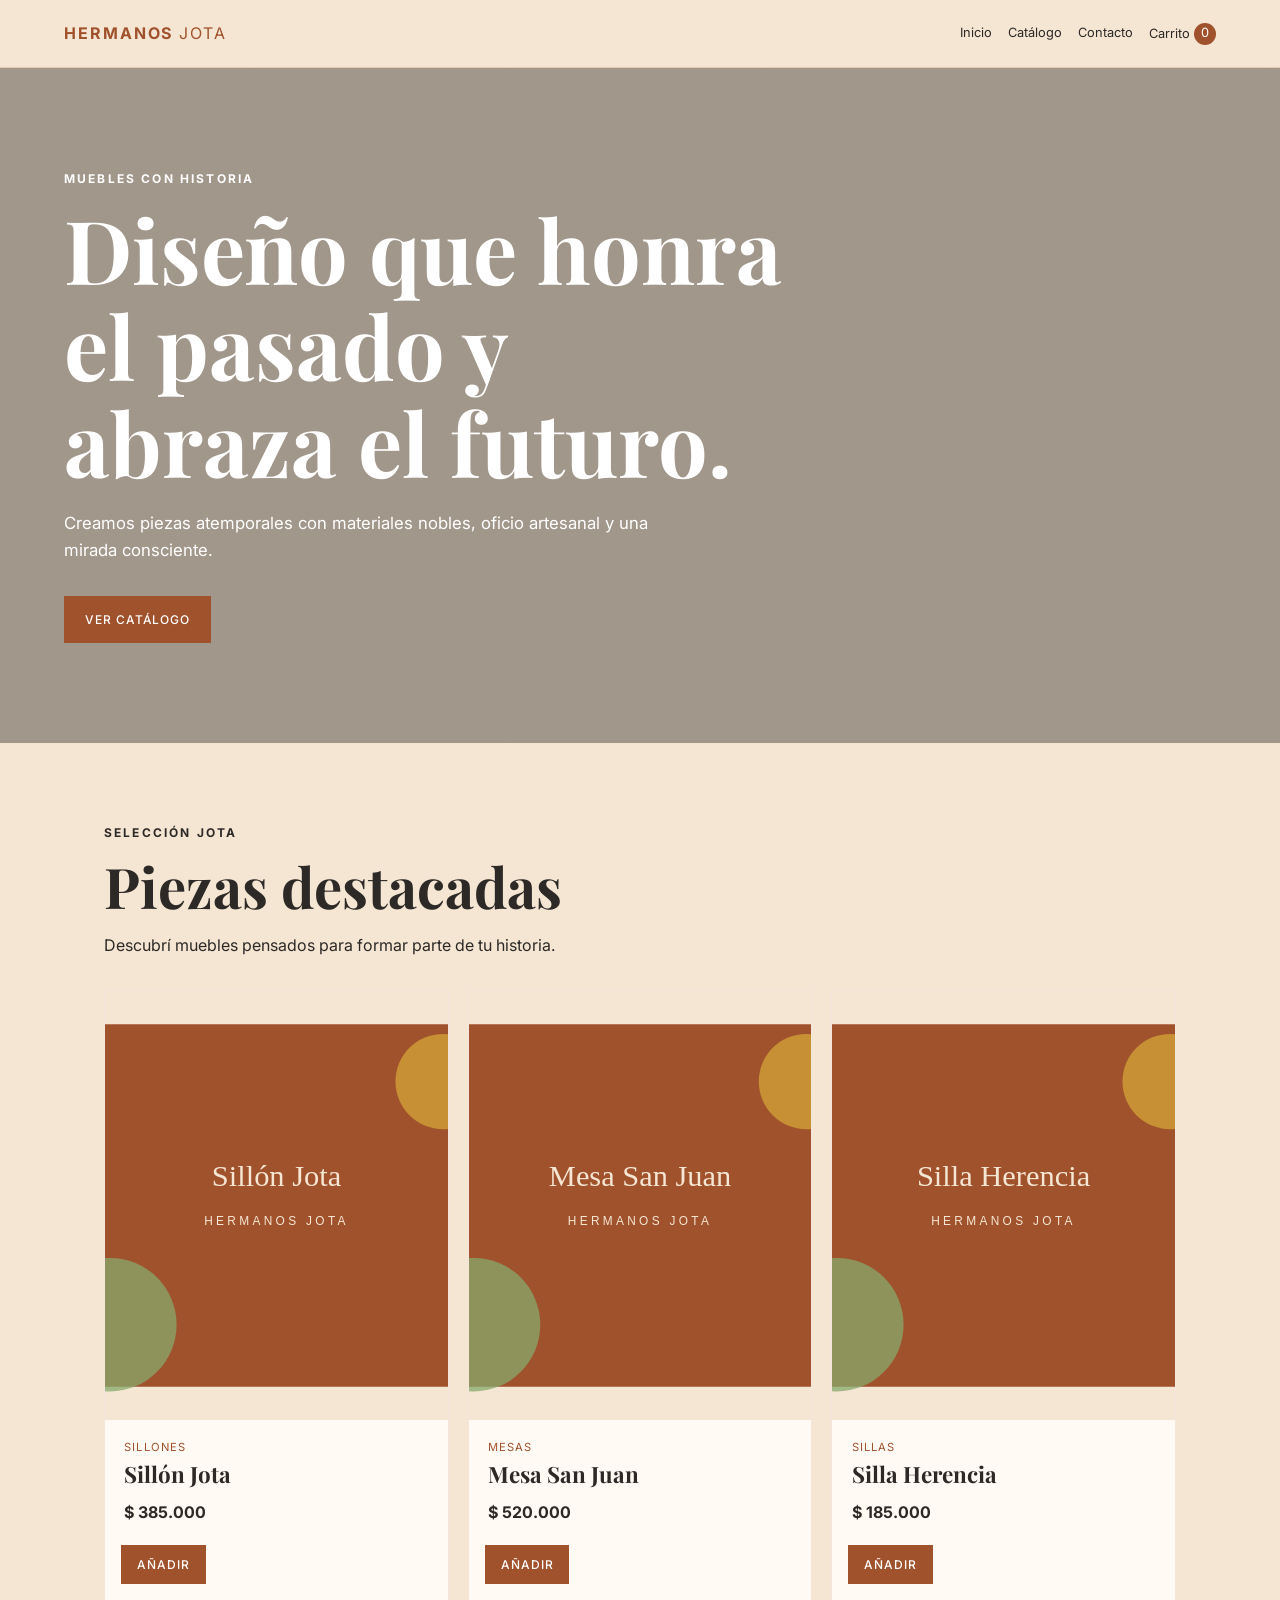
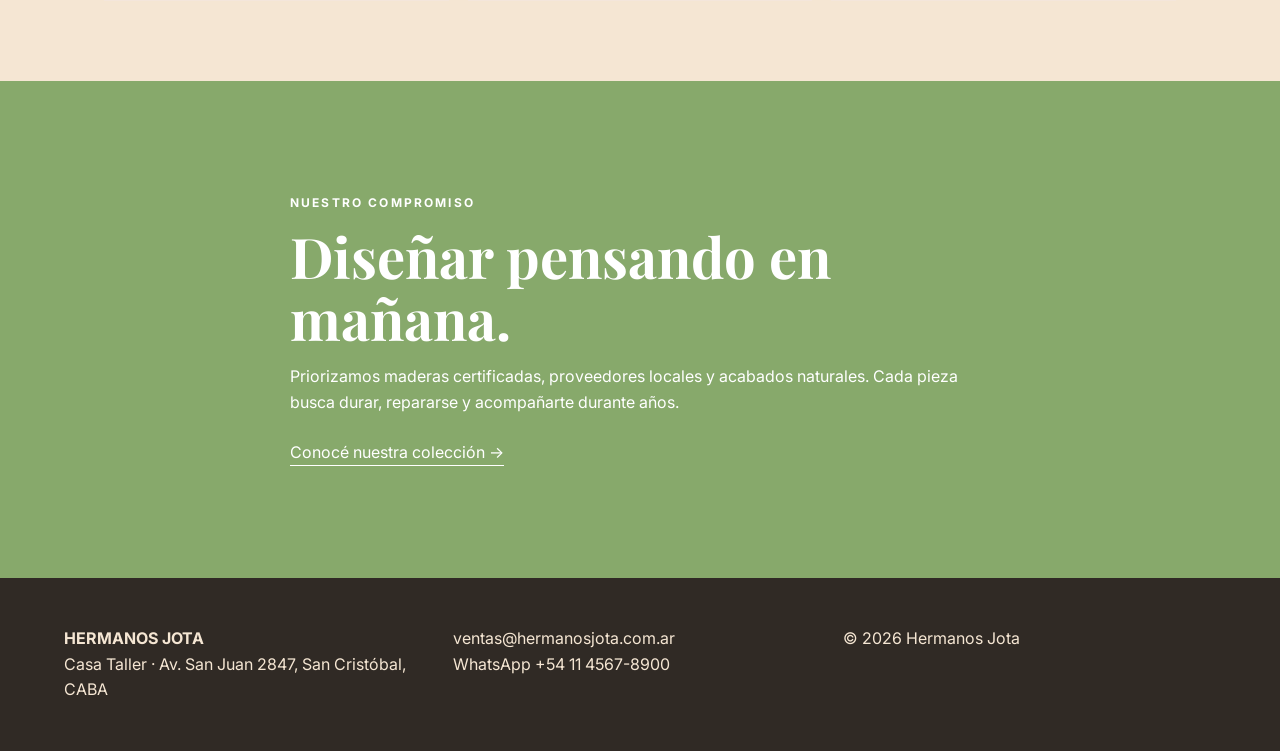
==== index.html @ 0740d019 "Add files via upload" ====
<!DOCTYPE html>
<html lang="es">
<head>
  <meta charset="UTF-8">
  <meta name="viewport" content="width=device-width, initial-scale=1.0">
  <meta name="description" content="Hermanos Jota - Muebles con historia, diseño y materiales nobles.">
  <title>Hermanos Jota | Muebles con historia</title>
  <link rel="stylesheet" href="css/style.css">
</head>
<body>
  <header class="header">
    <a class="logo" href="index.html">HERMANOS <span>JOTA</span></a>
    <nav class="nav">
      <a href="index.html">Inicio</a>
      <a href="productos.html">Catálogo</a>
      <a href="contacto.html">Contacto</a>
      <a class="cart-link" href="productos.html">Carrito <span id="cart-count">0</span></a>
    </nav>
  </header>

  <main>
    <section class="hero">
      <div class="hero-content">
        <p class="eyebrow">MUEBLES CON HISTORIA</p>
        <h1>Diseño que honra el pasado y abraza el futuro.</h1>
        <p>Creamos piezas atemporales con materiales nobles, oficio artesanal y una mirada consciente.</p>
        <a class="btn" href="productos.html">VER CATÁLOGO</a>
      </div>
    </section>

    <section class="section">
      <div class="section-heading">
        <p class="eyebrow">SELECCIÓN JOTA</p>
        <h2>Piezas destacadas</h2>
        <p>Descubrí muebles pensados para formar parte de tu historia.</p>
      </div>
      <div id="featured-products" class="product-grid">
        <p>Cargando catálogo...</p>
      </div>
    </section>

    <section class="sustainability">
      <div>
        <p class="eyebrow">NUESTRO COMPROMISO</p>
        <h2>Diseñar pensando en mañana.</h2>
        <p>Priorizamos maderas certificadas, proveedores locales y acabados naturales. Cada pieza busca durar, repararse y acompañarte durante años.</p>
        <a class="text-link" href="productos.html">Conocé nuestra colección →</a>
      </div>
    </section>
  </main>

  <footer class="footer">
    <div>
      <strong>HERMANOS JOTA</strong>
      <p>Casa Taller · Av. San Juan 2847, San Cristóbal, CABA</p>
    </div>
    <div>
      <p>ventas@hermanosjota.com.ar</p>
      <p>WhatsApp +54 11 4567-8900</p>
    </div>
    <p>© 2026 Hermanos Jota</p>
  </footer>

  <script src="js/productos.js"></script>
  <script src="js/app.js"></script>
</body>
</html>
---- css/style.css ----
@import url('https://fonts.googleapis.com/css2?family=Inter:wght@300;400;500;700&family=Playfair+Display:wght@400;700&display=swap');

:root {
  --siena: #A0522D;
  --salvia: #87A96B;
  --alabastro: #F5E6D3;
  --oro: #D4A437;
  --rosa: #C47A6D;
  --texto: #2c2926;
  --blanco: #fffaf4;
}

* {
  box-sizing: border-box;
  margin: 0;
  padding: 0;
}

body {
  background: var(--alabastro);
  color: var(--texto);
  font-family: "Inter", sans-serif;
  line-height: 1.6;
}

a {
  color: inherit;
  text-decoration: none;
}

.header {
  align-items: center;
  background: var(--alabastro);
  border-bottom: 1px solid rgba(160, 82, 45, .2);
  display: flex;
  flex-wrap: wrap;
  gap: 1rem;
  justify-content: space-between;
  padding: 1.2rem;
}

.logo {
  color: var(--siena);
  font-size: 1rem;
  font-weight: 700;
  letter-spacing: .12em;
}

.logo span {
  font-weight: 400;
}

.nav {
  display: flex;
  flex-wrap: wrap;
  gap: 1rem;
  font-size: .8rem;
}

.nav a:hover {
  color: var(--siena);
}

.cart-link span {
  background: var(--siena);
  border-radius: 50%;
  color: white;
  display: inline-grid;
  height: 22px;
  place-items: center;
  width: 22px;
}

.hero {
  align-items: center;
  background: linear-gradient(rgba(44, 41, 38, .42), rgba(44, 41, 38, .42)),
              url("../img/hero.jpg") center/cover;
  color: white;
  display: flex;
  min-height: 75vh;
  padding: 2rem 1.2rem;
}

.hero-content {
  max-width: 720px;
}

.eyebrow {
  font-size: .75rem;
  font-weight: 700;
  letter-spacing: .18em;
  margin-bottom: .8rem;
}

.hero h1,
.page-header h1,
.detail-content h1,
h2 {
  font-family: "Playfair Display", Georgia, serif;
  line-height: 1.1;
}

.hero h1 {
  font-size: clamp(2.5rem, 8vw, 5.5rem);
  margin-bottom: 1.2rem;
}

.hero p:not(.eyebrow) {
  font-size: 1.05rem;
  margin-bottom: 2rem;
  max-width: 600px;
}

.btn {
  background: var(--siena);
  border: 0;
  color: white;
  cursor: pointer;
  display: inline-block;
  font: 500 .75rem "Inter", sans-serif;
  letter-spacing: .08em;
  padding: 1rem 1.3rem;
  transition: transform .2s, opacity .2s;
}

.btn:hover {
  opacity: .9;
  transform: translateY(-2px);
}

.btn-small {
  margin: 0 1rem 1rem;
  padding: .75rem 1rem;
}

.section {
  margin: auto;
  max-width: 1200px;
  padding: 5rem 1.2rem;
}

.section-heading {
  margin-bottom: 2rem;
}

.section-heading h2,
.sustainability h2 {
  font-size: clamp(2rem, 5vw, 3.5rem);
  margin-bottom: 1rem;
}

.product-grid {
  display: grid;
  gap: 1.2rem;
  grid-template-columns: repeat(auto-fit, minmax(220px, 1fr));
}

.product-card {
  background: var(--blanco);
  border: 1px solid rgba(160, 82, 45, .12);
  overflow: hidden;
}

.product-card a {
  display: block;
}

.product-image {
  aspect-ratio: 4 / 5;
  overflow: hidden;
}

.product-image img,
.detail-image img {
  height: 100%;
  object-fit: cover;
  transition: transform .4s;
  width: 100%;
}

.product-card:hover img {
  transform: scale(1.04);
}

.product-info {
  padding: 1.2rem;
}

.category {
  color: var(--siena);
  font-size: .7rem;
  letter-spacing: .1em;
  text-transform: uppercase;
}

.product-info h3 {
  font-family: "Playfair Display", Georgia, serif;
  font-size: 1.4rem;
}

.price,
.detail-price {
  font-weight: 700;
  margin-top: .5rem;
}

.sustainability {
  background: var(--salvia);
  color: #fff;
  padding: 5rem 1.2rem;
}

.sustainability > div {
  margin: auto;
  max-width: 700px;
}

.text-link {
  border-bottom: 1px solid currentColor;
  display: inline-block;
  margin-top: 1.5rem;
}

.footer {
  background: #302a25;
  color: var(--alabastro);
  display: grid;
  gap: 1rem;
  padding: 2.5rem 1.2rem;
}

.page-header {
  background: var(--siena);
  color: white;
  padding: 5rem 1.2rem;
  text-align: center;
}

.page-header h1 {
  font-size: clamp(3rem, 8vw, 5rem);
  margin-bottom: .8rem;
}

.catalog-section {
  min-height: 60vh;
}

.search-label {
  display: block;
  font-weight: 700;
  margin-bottom: .5rem;
}

.search-input {
  border: 1px solid rgba(44, 41, 38, .3);
  background: var(--blanco);
  font: inherit;
  margin-bottom: 2rem;
  padding: 1rem;
  width: 100%;
}

.product-detail {
  display: grid;
  gap: 2rem;
  margin: auto;
  max-width: 1200px;
  padding: 3rem 1.2rem;
}

.detail-image {
  aspect-ratio: 1 / 1;
  overflow: hidden;
}

.detail-content {
  align-self: center;
}

.detail-content h1 {
  font-size: clamp(2.5rem, 7vw, 5rem);
  margin-bottom: 1rem;
}

.detail-price {
  color: var(--siena);
  font-size: 1.4rem;
  margin-bottom: 1.5rem;
}

.detail-content h3 {
  margin: 2rem 0 .5rem;
}

.contact-section {
  display: grid;
  gap: 3rem;
  margin: auto;
  max-width: 1000px;
  padding: 4rem 1.2rem;
}

.contact-form {
  display: flex;
  flex-direction: column;
  gap: .7rem;
}

.contact-form input,
.contact-form textarea {
  background: var(--blanco);
  border: 1px solid rgba(44, 41, 38, .25);
  font: inherit;
  margin-bottom: .8rem;
  padding: 1rem;
  width: 100%;
}

.contact-info {
  background: var(--blanco);
  padding: 2rem;
}

.contact-info h2 {
  font-size: 2rem;
  margin-bottom: 1rem;
}

.form-message {
  color: var(--salvia);
  font-weight: 700;
  margin-top: .8rem;
}

@media (min-width: 768px) {
  .header {
    padding: 1.3rem 4rem;
  }

  .hero {
    padding: 4rem;
  }

  .section,
  .contact-section,
  .product-detail {
    padding-left: 4rem;
    padding-right: 4rem;
  }

  .sustainability {
    padding: 7rem 4rem;
  }

  .footer {
    grid-template-columns: repeat(3, 1fr);
    padding: 3rem 4rem;
  }

  .product-detail {
    align-items: center;
    grid-template-columns: 1fr 1fr;
    min-height: 75vh;
  }

  .contact-section {
    grid-template-columns: 1.3fr .7fr;
  }
}
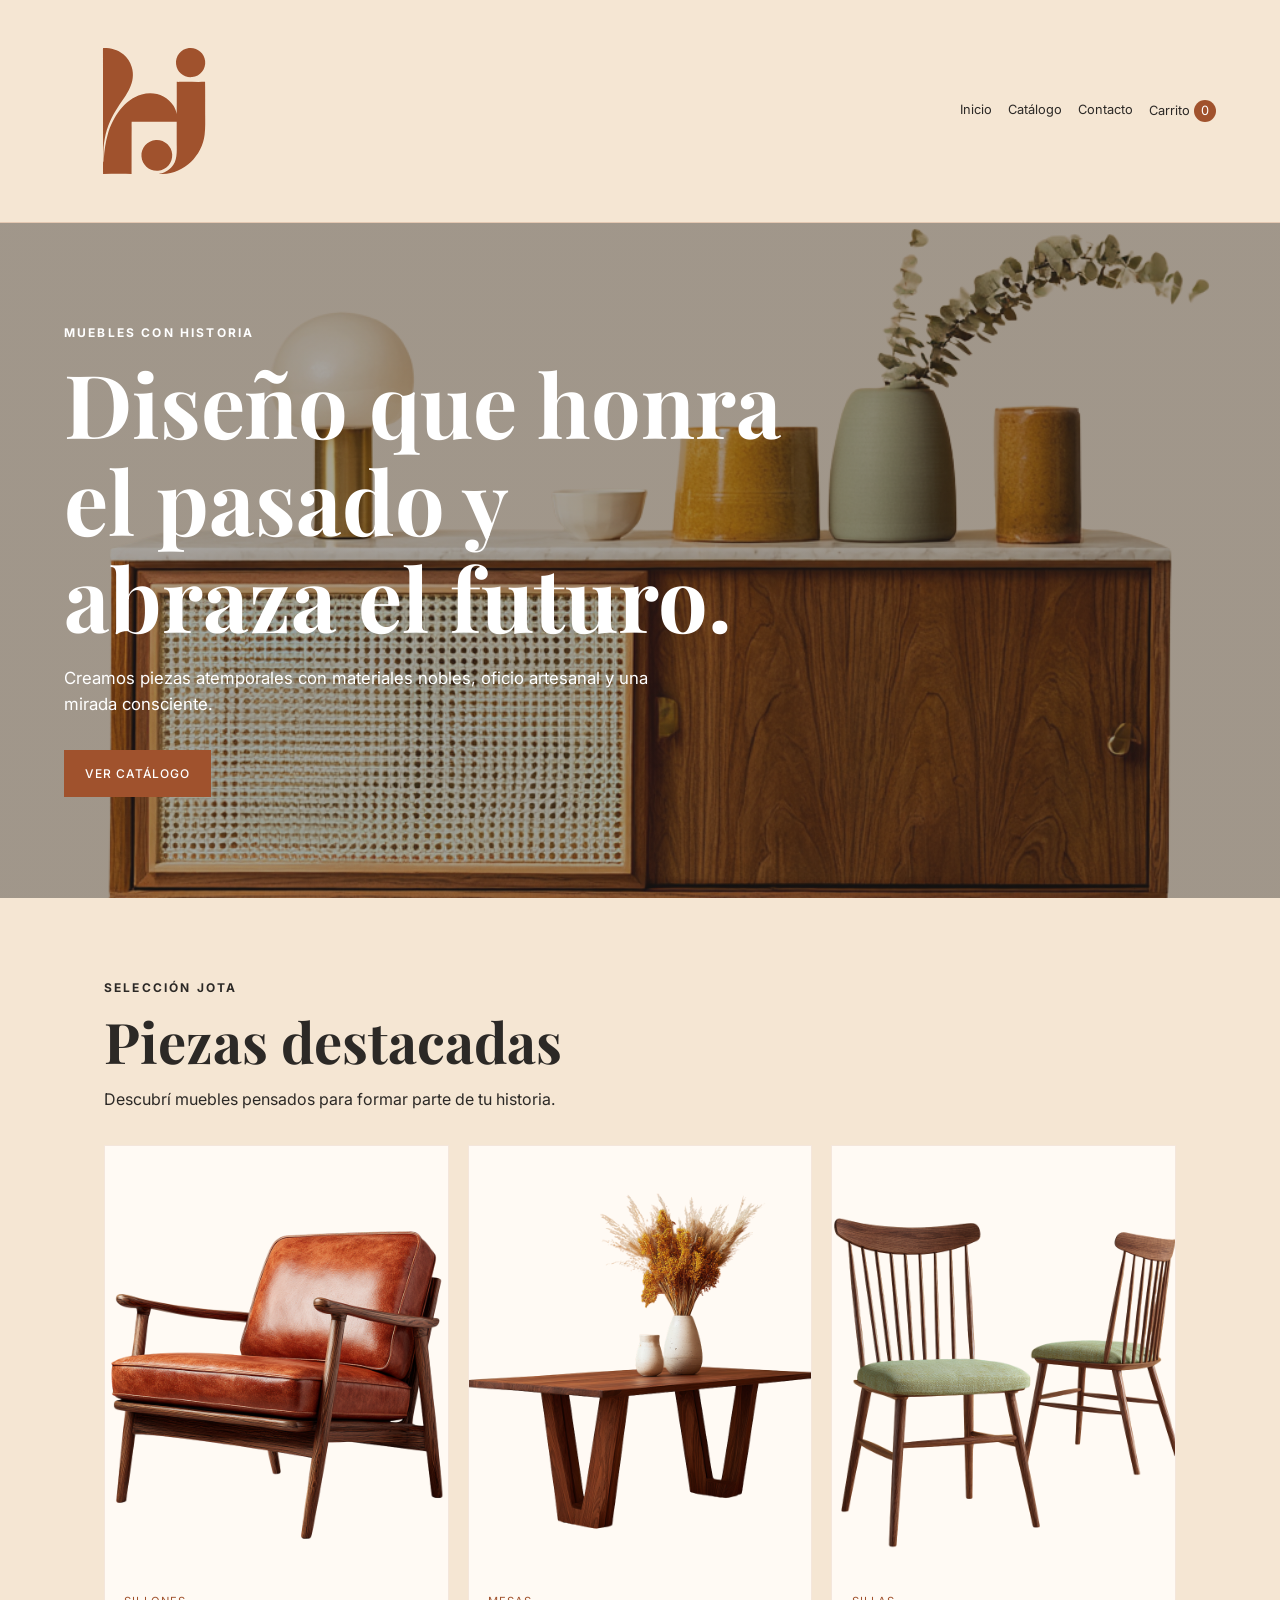
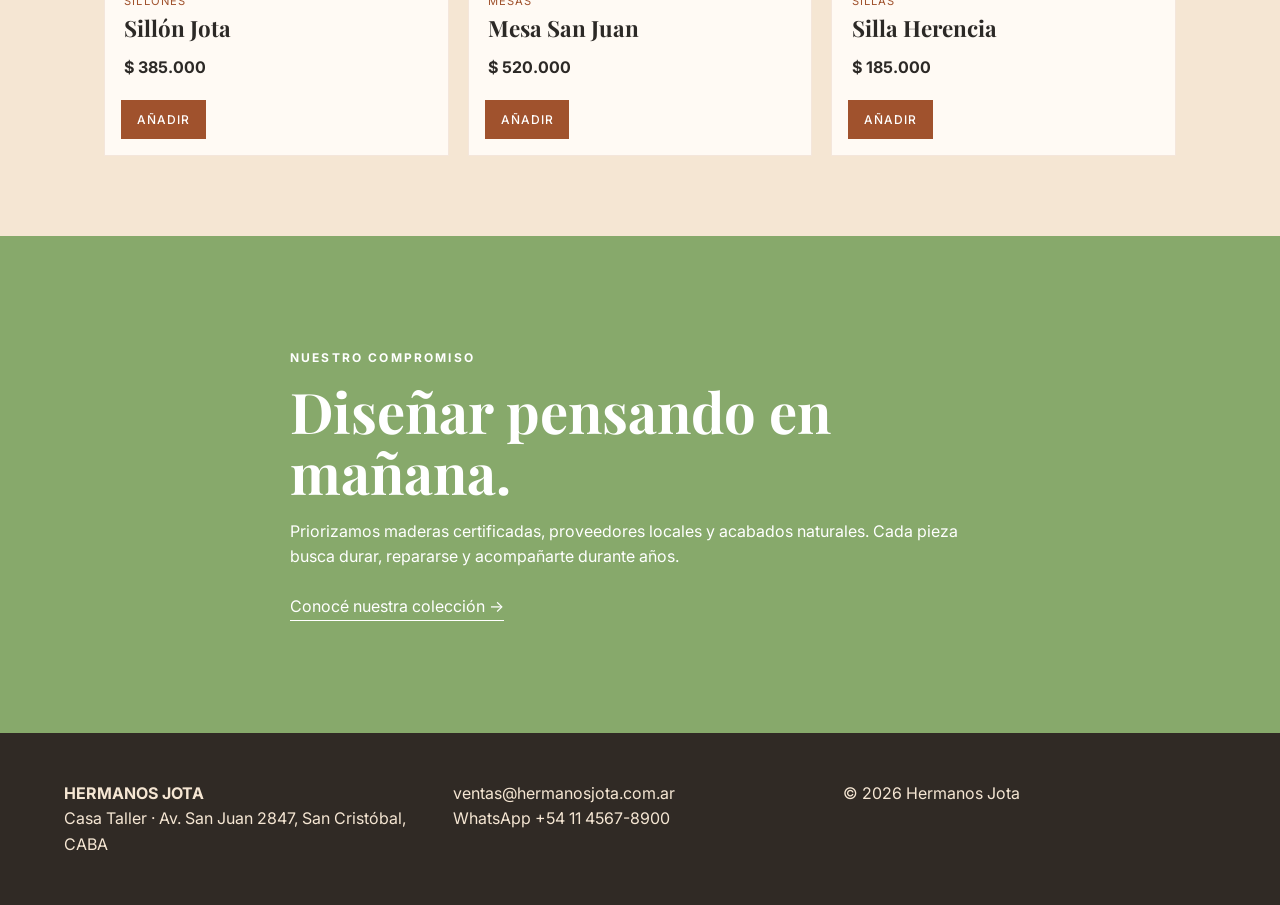
==== commit 5b616413: "Mostrar logo de Hermanos Jota en el encabezado" ====
--- a/index.html
+++ b/index.html
@@ -9,7 +9,7 @@
 </head>
 <body>
   <header class="header">
-    <a class="logo" href="index.html">HERMANOS <span>JOTA</span></a>
+    <a class="logo" href="index.html" aria-label="Hermanos Jota - Inicio"><img src="img/logo.svg" alt="Hermanos Jota"></a>
     <nav class="nav">
       <a href="index.html">Inicio</a>
       <a href="productos.html">Catálogo</a>
--- a/css/style.css
+++ b/css/style.css
@@ -40,14 +40,15 @@
 }
 
 .logo {
-  color: var(--siena);
-  font-size: 1rem;
-  font-weight: 700;
-  letter-spacing: .12em;
-}
-
-.logo span {
-  font-weight: 400;
+  display: inline-flex;
+  flex-shrink: 0;
+}
+
+.logo img {
+  display: block;
+  height: auto;
+  max-width: 180px;
+  width: 100%;
 }
 
 .nav {
@@ -74,7 +75,7 @@
 .hero {
   align-items: center;
   background: linear-gradient(rgba(44, 41, 38, .42), rgba(44, 41, 38, .42)),
-              url("../img/hero.jpg") center/cover;
+               url("../img/Aparador Uspallata.png") center/cover;
   color: white;
   display: flex;
   min-height: 75vh;
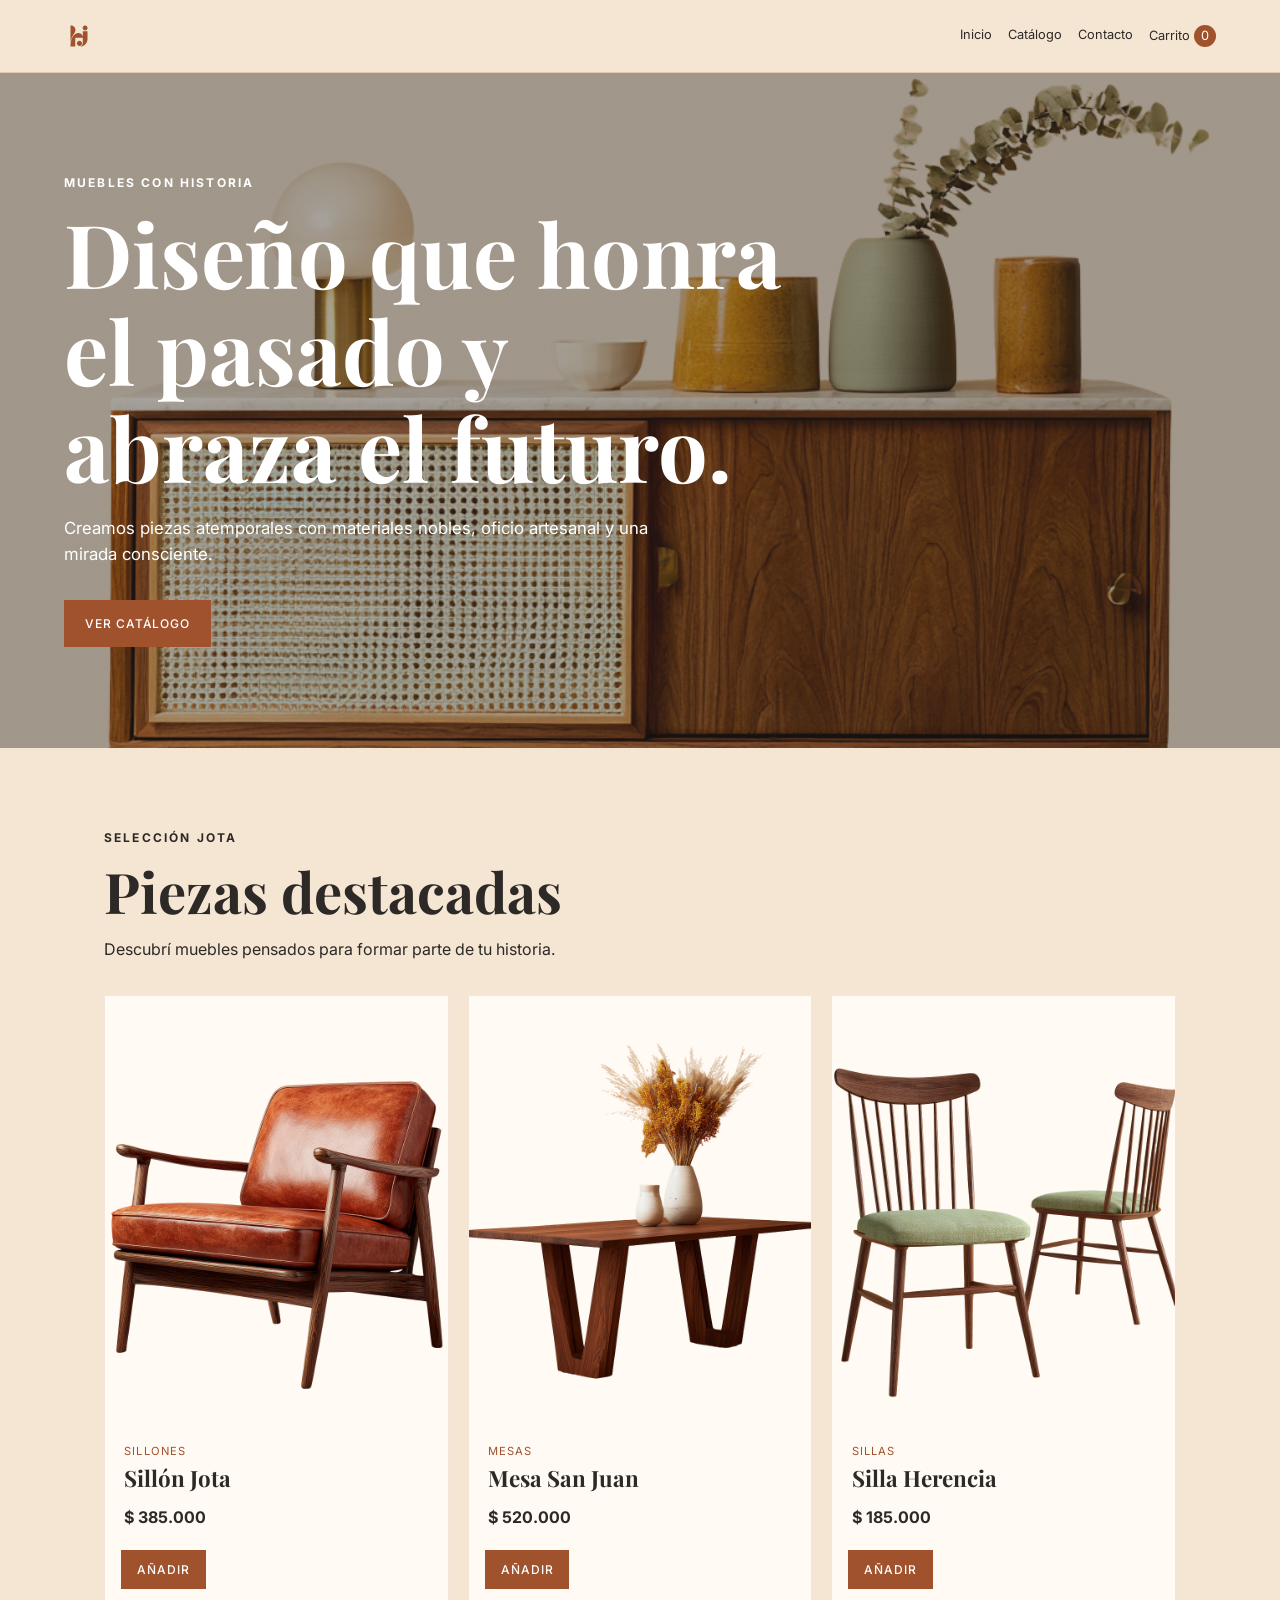
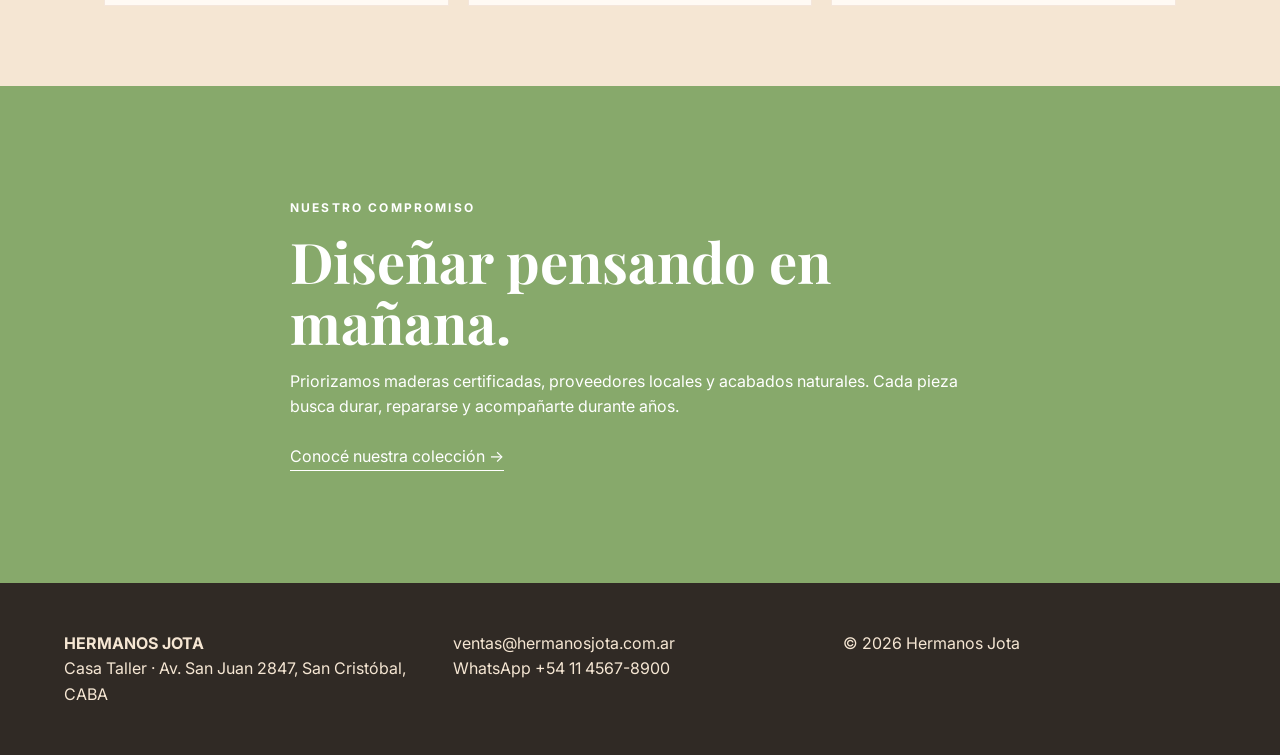
==== commit 872640ea: "Usar logo como icono del sitio" ====
--- a/index.html
+++ b/index.html
@@ -4,6 +4,7 @@
   <meta charset="UTF-8">
   <meta name="viewport" content="width=device-width, initial-scale=1.0">
   <meta name="description" content="Hermanos Jota - Muebles con historia, diseño y materiales nobles.">
+  <link rel="icon" href="img/logo.svg" type="image/svg+xml">
   <title>Hermanos Jota | Muebles con historia</title>
   <link rel="stylesheet" href="css/style.css">
 </head>
--- a/css/style.css
+++ b/css/style.css
@@ -47,8 +47,8 @@
 .logo img {
   display: block;
   height: auto;
-  max-width: 180px;
-  width: 100%;
+  max-width: 120px;
+  width: 25%;
 }
 
 .nav {
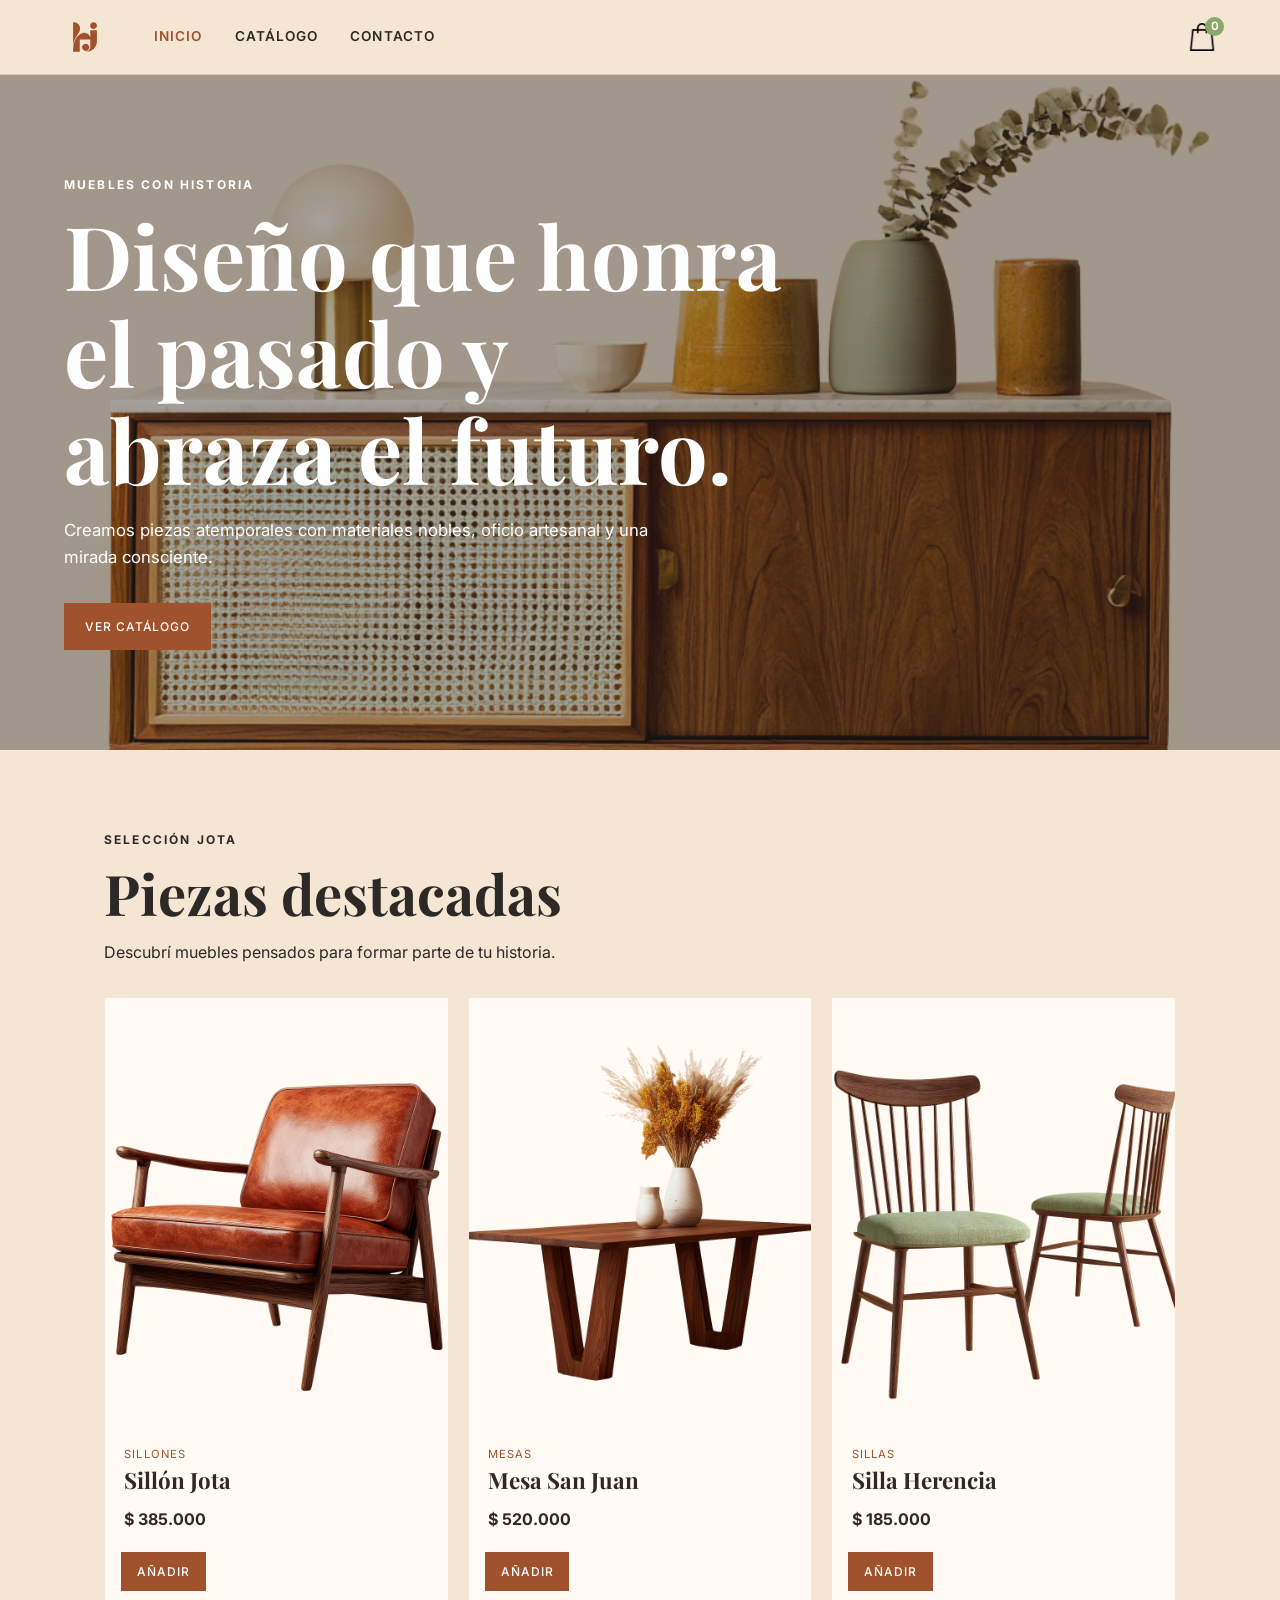
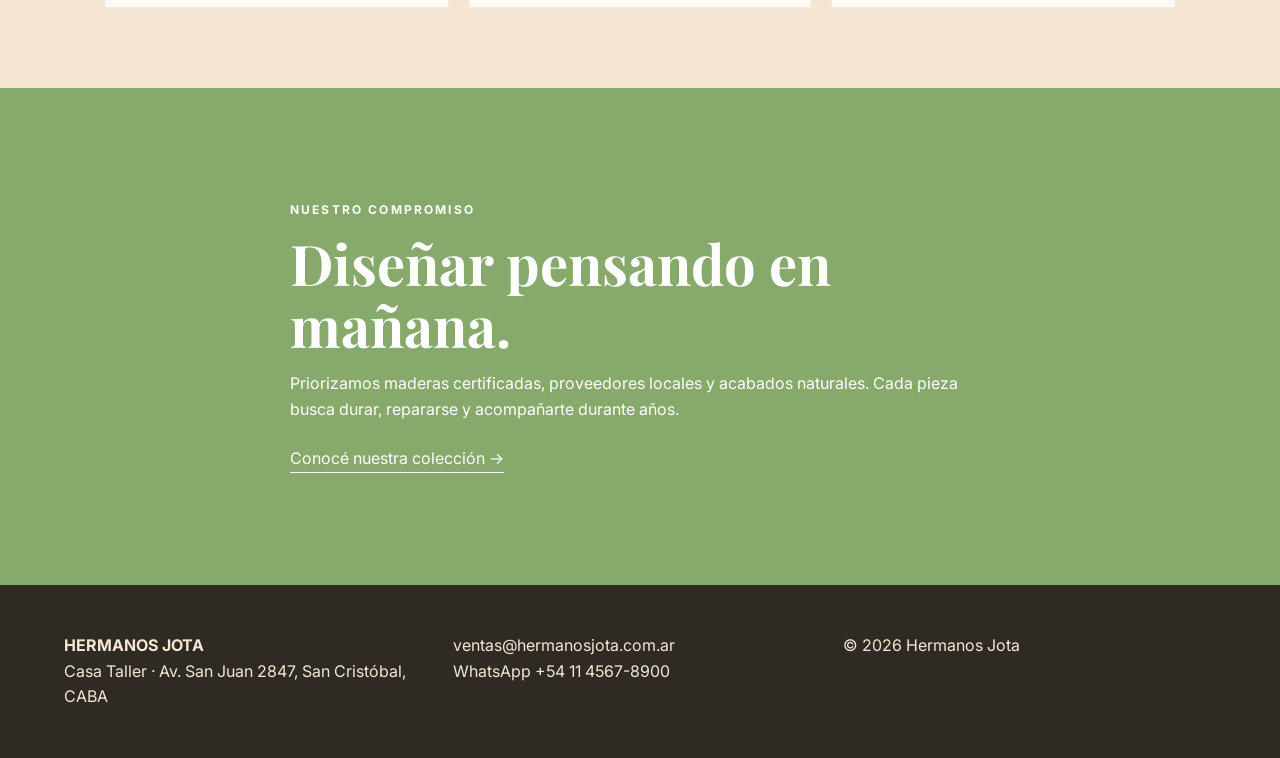
==== commit c93a05d4: "Rediseña el navbar" ====
--- a/index.html
+++ b/index.html
@@ -10,13 +10,22 @@
 </head>
 <body>
   <header class="header">
-    <a class="logo" href="index.html" aria-label="Hermanos Jota - Inicio"><img src="img/logo.svg" alt="Hermanos Jota"></a>
-    <nav class="nav">
-      <a href="index.html">Inicio</a>
-      <a href="productos.html">Catálogo</a>
-      <a href="contacto.html">Contacto</a>
-      <a class="cart-link" href="productos.html">Carrito <span id="cart-count">0</span></a>
-    </nav>
+    <div class="header-left">
+      <a class="logo" href="index.html" aria-label="Hermanos Jota - Inicio">
+        <img src="img/logo.svg" alt="Hermanos Jota">
+      </a>
+      <nav class="nav">
+        <a href="index.html" class="active">Inicio</a>
+        <a href="productos.html">Catálogo</a>
+        <a href="contacto.html">Contacto</a>
+      </nav>
+    </div>
+    <div class="header-right">
+      <a class="cart-link" href="productos.html" aria-label="Ver carrito de compras">
+        <img src="img/logo-compras.png" alt="Carrito de compras" class="cart-icon">
+        <span id="cart-count" class="cart-badge">0</span>
+      </a>
+    </div>
   </header>
 
   <main>
--- a/css/style.css
+++ b/css/style.css
@@ -33,10 +33,14 @@
   background: var(--alabastro);
   border-bottom: 1px solid rgba(160, 82, 45, .2);
   display: flex;
-  flex-wrap: wrap;
-  gap: 1rem;
   justify-content: space-between;
-  padding: 1.2rem;
+  padding: 0.9rem 1.2rem;
+}
+
+.header-left {
+  align-items: center;
+  display: flex;
+  gap: 1.5rem;
 }
 
 .logo {
@@ -46,30 +50,63 @@
 
 .logo img {
   display: block;
-  height: auto;
-  max-width: 120px;
-  width: 25%;
+  height: 42px;
+  width: auto;
 }
 
 .nav {
+  align-items: center;
   display: flex;
   flex-wrap: wrap;
-  gap: 1rem;
-  font-size: .8rem;
-}
-
-.nav a:hover {
+  gap: 1.2rem;
+}
+
+.nav a {
+  color: var(--texto);
+  font-size: 0.85rem;
+  font-weight: 600;
+  letter-spacing: 0.08em;
+  text-transform: uppercase;
+  transition: color .2s;
+}
+
+.nav a:hover,
+.nav a.active {
   color: var(--siena);
 }
 
-.cart-link span {
-  background: var(--siena);
+.header-right {
+  align-items: center;
+  display: flex;
+}
+
+.cart-link {
+  align-items: center;
+  display: inline-flex;
+  position: relative;
+}
+
+.cart-icon {
+  display: block;
+  height: 28px;
+  width: auto;
+}
+
+.cart-badge {
+  align-items: center;
+  background: var(--salvia);
   border-radius: 50%;
-  color: white;
-  display: inline-grid;
-  height: 22px;
-  place-items: center;
-  width: 22px;
+  color: var(--blanco);
+  display: flex;
+  font-size: 0.72rem;
+  font-weight: 700;
+  height: 19px;
+  justify-content: center;
+  line-height: 1;
+  position: absolute;
+  right: -8px;
+  top: -6px;
+  width: 19px;
 }
 
 .hero {
@@ -335,7 +372,15 @@
 
 @media (min-width: 768px) {
   .header {
-    padding: 1.3rem 4rem;
+    padding: 1rem 4rem;
+  }
+  
+  .header-left {
+    gap: 3rem;
+  }
+  
+  .nav {
+    gap: 2rem;
   }
 
   .hero {
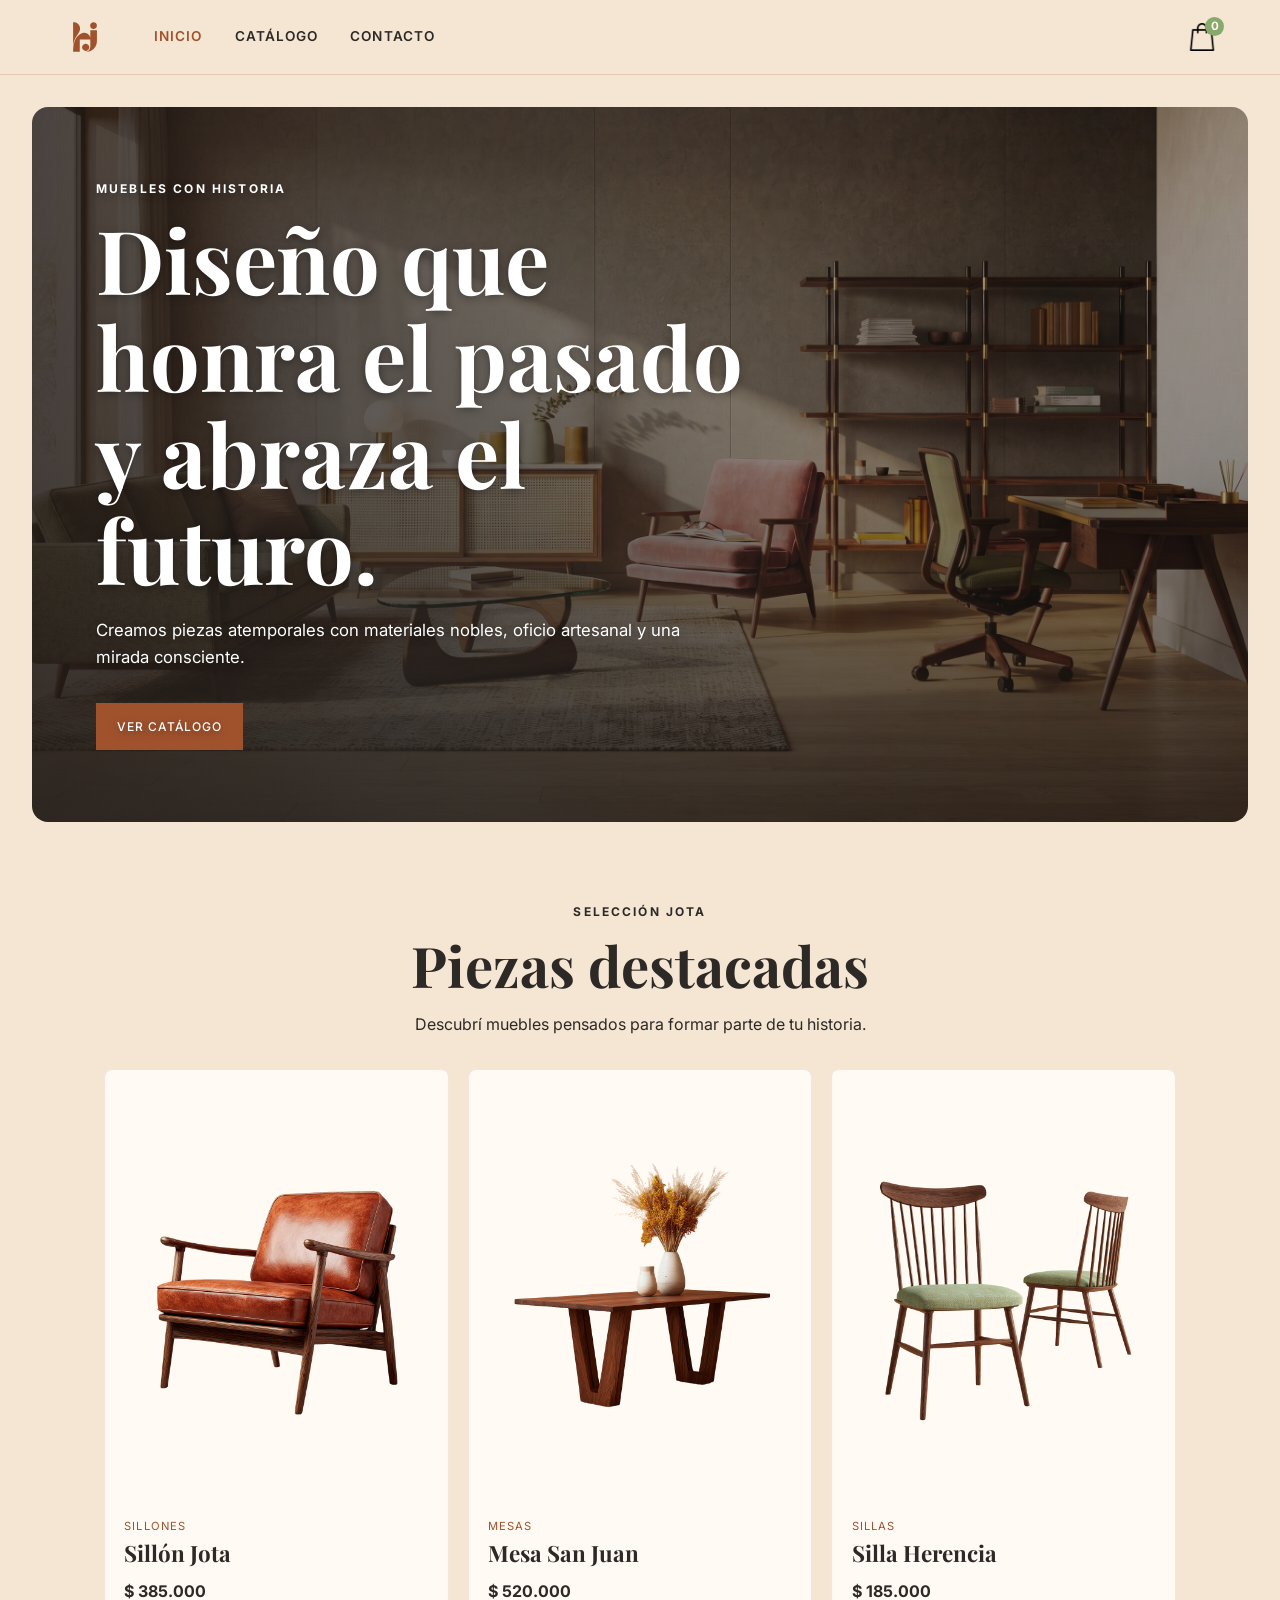
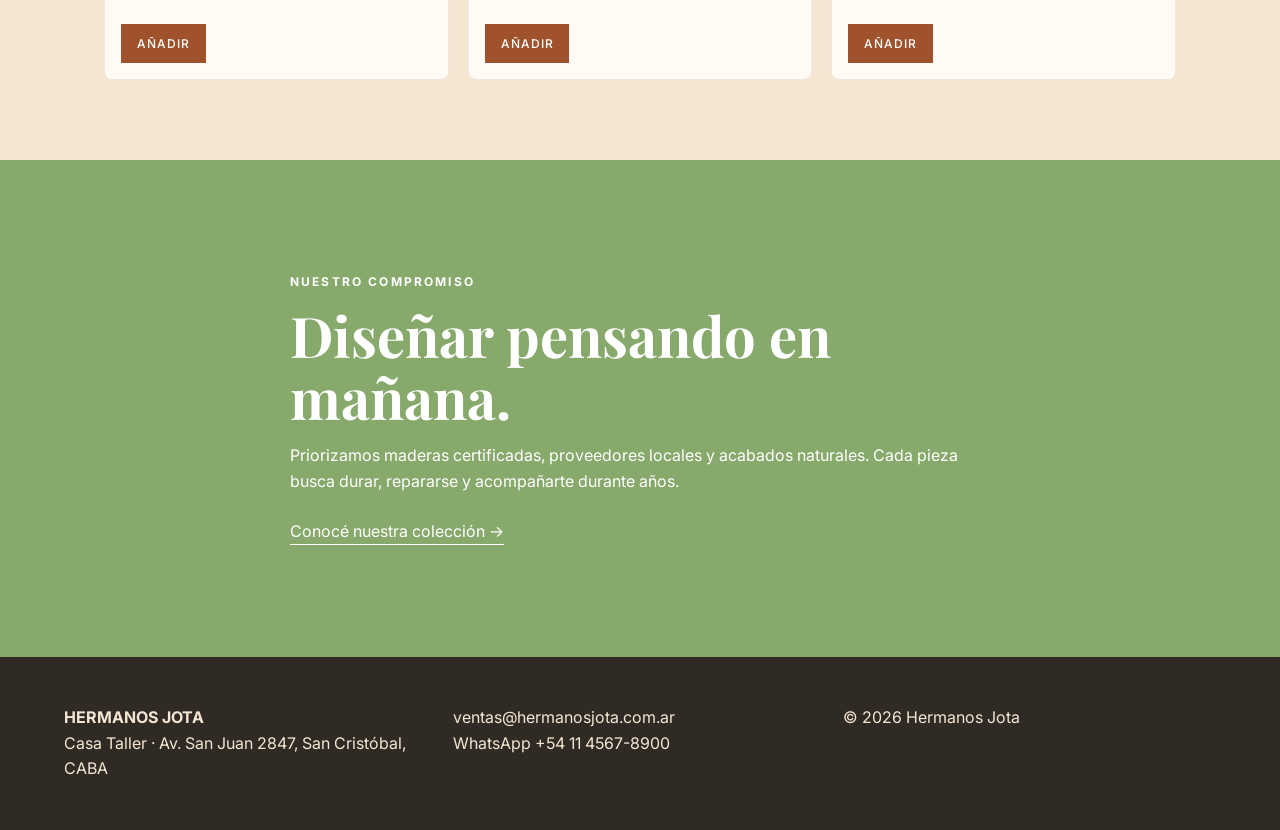
==== commit 36c4e4db: "Arregla imagenes de la sección destacados" ====
--- a/index.html
+++ b/index.html
@@ -1,5 +1,6 @@
 <!DOCTYPE html>
 <html lang="es">
+
 <head>
   <meta charset="UTF-8">
   <meta name="viewport" content="width=device-width, initial-scale=1.0">
@@ -8,6 +9,7 @@
   <title>Hermanos Jota | Muebles con historia</title>
   <link rel="stylesheet" href="css/style.css">
 </head>
+
 <body>
   <header class="header">
     <div class="header-left">
@@ -53,7 +55,8 @@
       <div>
         <p class="eyebrow">NUESTRO COMPROMISO</p>
         <h2>Diseñar pensando en mañana.</h2>
-        <p>Priorizamos maderas certificadas, proveedores locales y acabados naturales. Cada pieza busca durar, repararse y acompañarte durante años.</p>
+        <p>Priorizamos maderas certificadas, proveedores locales y acabados naturales. Cada pieza busca durar, repararse
+          y acompañarte durante años.</p>
         <a class="text-link" href="productos.html">Conocé nuestra colección →</a>
       </div>
     </section>
@@ -74,4 +77,5 @@
   <script src="js/productos.js"></script>
   <script src="js/app.js"></script>
 </body>
-</html>
+
+</html>
--- a/css/style.css
+++ b/css/style.css
@@ -110,17 +110,32 @@
 }
 
 .hero {
-  align-items: center;
-  background: linear-gradient(rgba(44, 41, 38, .42), rgba(44, 41, 38, .42)),
-               url("../img/Aparador Uspallata.png") center/cover;
-  color: white;
-  display: flex;
-  min-height: 75vh;
-  padding: 2rem 1.2rem;
+  align-items: flex-end;
+  background:
+    linear-gradient(105deg,
+      rgba(35, 25, 20, 0.82) 0%,
+      rgba(44, 41, 38, 0.6) 38%,
+      rgba(44, 41, 38, 0.25) 65%,
+      rgba(44, 41, 38, 0.1) 100%),
+    linear-gradient(0deg,
+      rgba(25, 18, 14, 0.75) 0%,
+      rgba(25, 18, 14, 0.3) 50%,
+      transparent 100%),
+    url("../img/imagen-principal.jpg") center/cover no-repeat;
+  border-radius: 12px;
+  color: #ffffff;
+  display: flex;
+  margin: 1.2rem auto 0;
+  max-width: 1320px;
+  min-height: 68vh;
+  overflow: hidden;
+  padding: 2.5rem 1.5rem;
+  width: calc(100% - 2.4rem);
 }
 
 .hero-content {
-  max-width: 720px;
+  max-width: 680px;
+  text-shadow: 0 2px 8px rgba(0, 0, 0, 0.35);
 }
 
 .eyebrow {
@@ -179,6 +194,7 @@
 
 .section-heading {
   margin-bottom: 2rem;
+  text-align: center;
 }
 
 .section-heading h2,
@@ -196,6 +212,7 @@
 .product-card {
   background: var(--blanco);
   border: 1px solid rgba(160, 82, 45, .12);
+  border-radius: 8px;
   overflow: hidden;
 }
 
@@ -205,13 +222,23 @@
 
 .product-image {
   aspect-ratio: 4 / 5;
+  display: flex;
+  align-items: center;
+  justify-content: center;
   overflow: hidden;
-}
-
-.product-image img,
+  padding: 1rem;
+}
+
+.product-image img {
+  height: 100%;
+  object-fit: contain;
+  transition: transform .4s;
+  width: 100%;
+}
+
 .detail-image img {
   height: 100%;
-  object-fit: cover;
+  object-fit: contain;
   transition: transform .4s;
   width: 100%;
 }
@@ -248,7 +275,7 @@
   padding: 5rem 1.2rem;
 }
 
-.sustainability > div {
+.sustainability>div {
   margin: auto;
   max-width: 700px;
 }
@@ -374,17 +401,21 @@
   .header {
     padding: 1rem 4rem;
   }
-  
+
   .header-left {
     gap: 3rem;
   }
-  
+
   .nav {
     gap: 2rem;
   }
 
   .hero {
-    padding: 4rem;
+    border-radius: 16px;
+    margin: 2rem auto 0;
+    min-height: 72vh;
+    padding: 4.5rem 4rem;
+    width: calc(100% - 4rem);
   }
 
   .section,
@@ -412,4 +443,4 @@
   .contact-section {
     grid-template-columns: 1.3fr .7fr;
   }
-}
+}
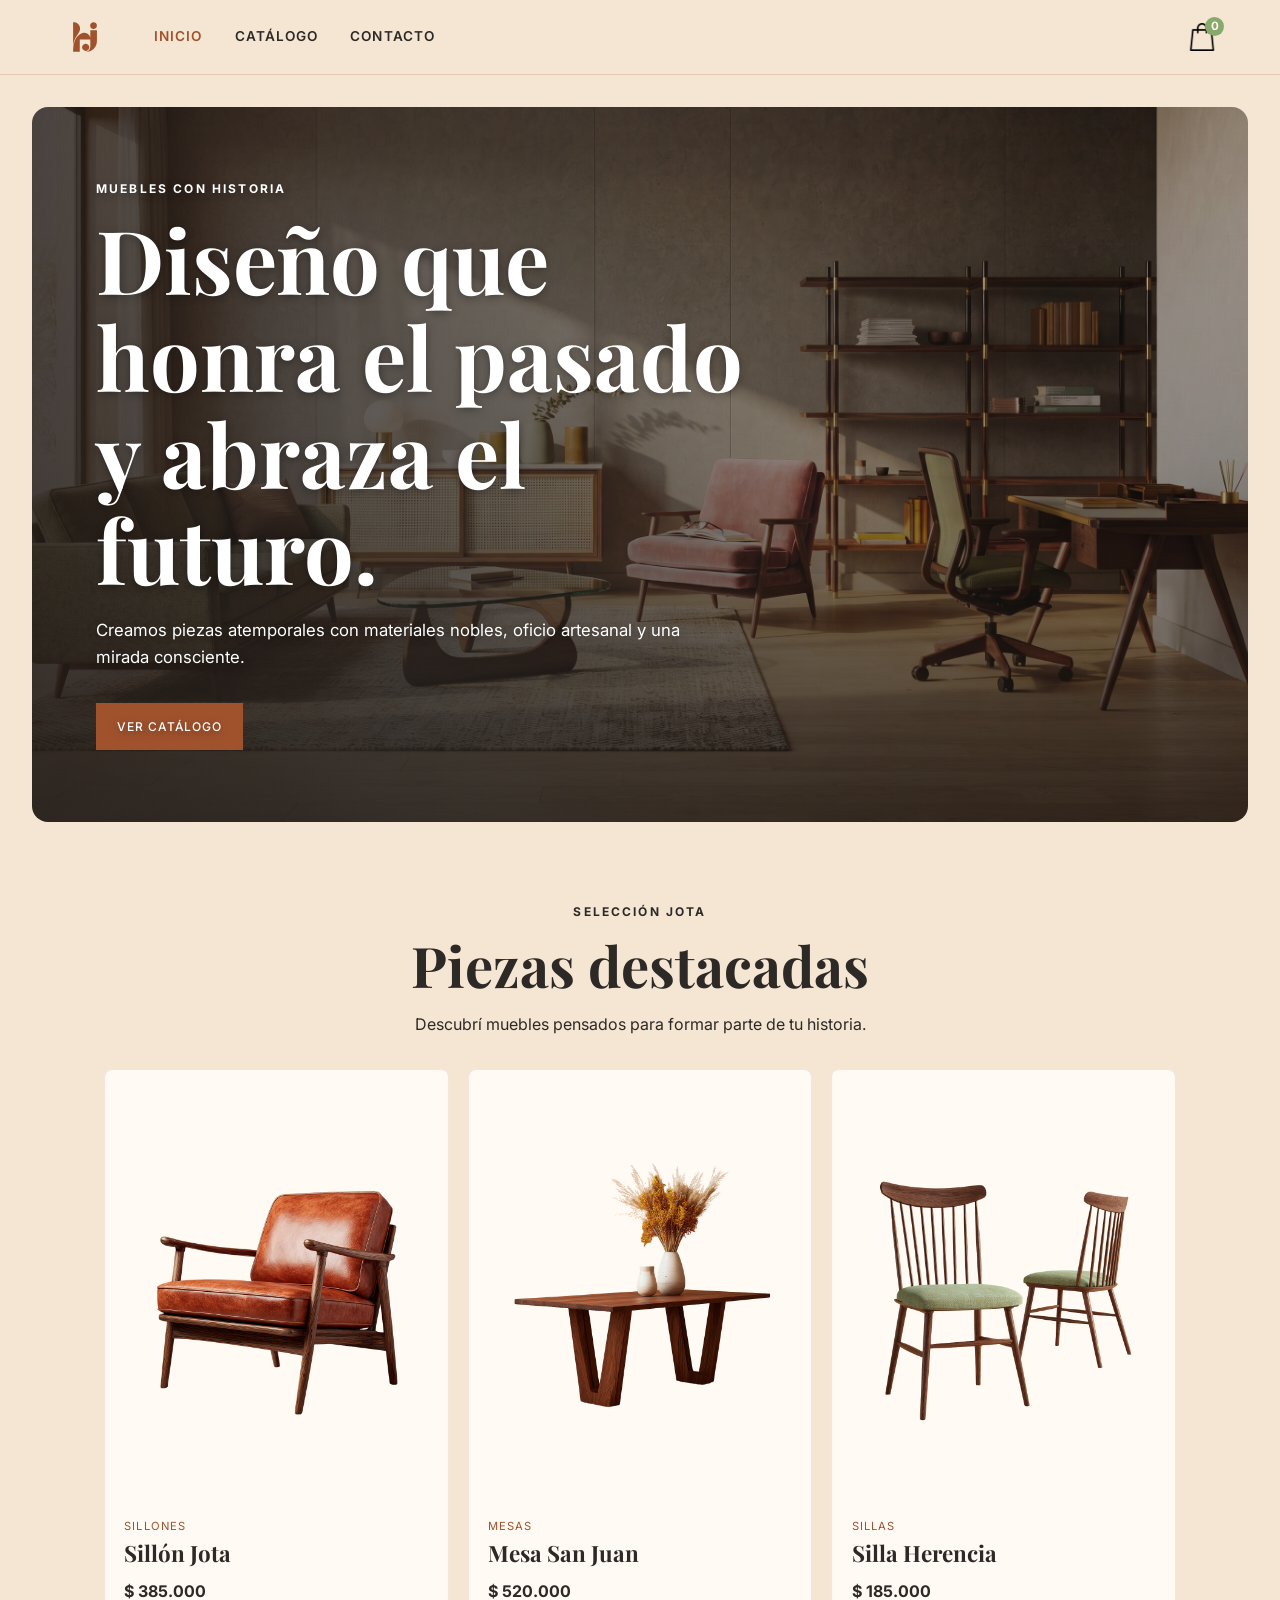
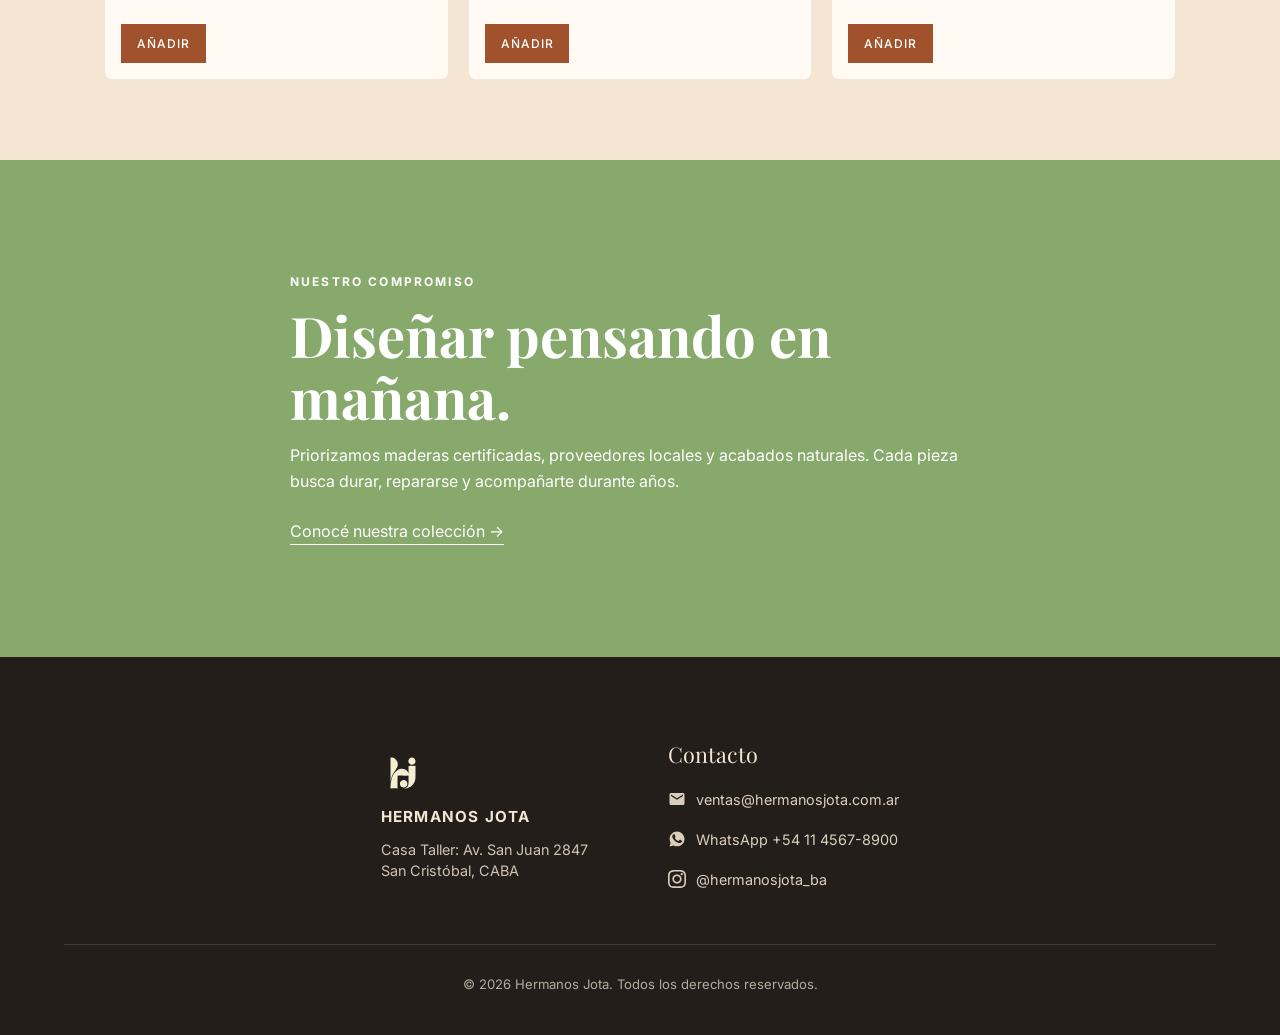
==== commit 0f8441ab: "Mejora diseño de footer" ====
--- a/index.html
+++ b/index.html
@@ -63,15 +63,50 @@
   </main>
 
   <footer class="footer">
-    <div>
-      <strong>HERMANOS JOTA</strong>
-      <p>Casa Taller · Av. San Juan 2847, San Cristóbal, CABA</p>
+    <div class="footer-container">
+      <div class="footer-brand">
+        <img src="img/logo.svg" alt="Hermanos Jota" class="footer-logo-img">
+        <strong class="footer-title">HERMANOS JOTA</strong>
+        <p class="footer-text">Casa Taller: Av. San Juan 2847<br>San Cristóbal, CABA</p>
+      </div>
+
+      <div class="footer-contact">
+        <h3 class="footer-heading">Contacto</h3>
+        <ul class="footer-links">
+          <li>
+            <a href="mailto:ventas@hermanosjota.com.ar" class="footer-link">
+              <svg class="footer-icon" viewBox="0 0 24 24" aria-hidden="true">
+                <path
+                  d="M20 4H4c-1.1 0-2 .9-2 2v12c0 1.1.9 2 2 2h16c1.1 0 2-.9 2-2V6c0-1.1-.9-2-2-2zm0 4l-8 5-8-5V6l8 5 8-5v2z" />
+              </svg>
+              ventas@hermanosjota.com.ar
+            </a>
+          </li>
+          <li>
+            <a href="https://wa.me/541145678900" target="_blank" rel="noopener noreferrer" class="footer-link">
+              <svg class="footer-icon" viewBox="0 0 24 24" aria-hidden="true">
+                <path
+                  d="M12.04 2c-5.46 0-9.91 4.45-9.91 9.91 0 1.75.46 3.45 1.32 4.95L2.05 22l5.25-1.38c1.45.79 3.08 1.21 4.74 1.21 5.46 0 9.91-4.45 9.91-9.91 0-2.65-1.03-5.14-2.9-7.01A9.816 9.816 0 0 0 12.04 2zm5.79 14.07c-.24.68-1.4 1.25-1.92 1.32-.48.06-1.1.09-3.56-.89-3.14-1.25-5.17-4.43-5.33-4.64-.16-.21-1.27-1.69-1.27-3.23 0-1.53.8-2.29 1.09-2.6.29-.31.63-.39.84-.39.21 0 .43 0 .61.01.2.01.46-.07.72.55.26.62.89 2.16.97 2.32.08.16.13.35.03.56-.11.21-.16.34-.32.52-.16.19-.34.42-.48.56-.16.16-.33.34-.14.66.19.32.84 1.38 1.8 2.24 1.24 1.1 2.28 1.45 2.61 1.61.32.16.51.14.7-.08.19-.22.82-.95 1.04-1.28.22-.32.44-.27.73-.16.29.11 1.84.87 2.16 1.03.32.16.53.24.61.37.08.14.08.79-.16 1.47z" />
+              </svg>
+              WhatsApp +54 11 4567-8900
+            </a>
+          </li>
+          <li>
+            <span class="footer-link-static">
+              <svg class="footer-icon" viewBox="0 0 24 24" aria-hidden="true">
+                <path
+                  d="M12 2.163c3.204 0 3.584.012 4.85.07 3.252.148 4.771 1.691 4.919 4.919.058 1.265.069 1.645.069 4.849 0 3.205-.012 3.584-.069 4.849-.149 3.225-1.664 4.771-4.919 4.919-1.266.058-1.644.07-4.85.07-3.204 0-3.584-.012-4.849-.07-3.26-.149-4.771-1.699-4.919-4.92-.058-1.265-.07-1.644-.07-4.849 0-3.204.013-3.583.07-4.849.149-3.227 1.664-4.771 4.919-4.919 1.266-.057 1.645-.069 4.849-.069zm0-2.163c-3.259 0-3.667.014-4.947.072-4.358.2-6.78 2.618-6.98 6.98-.059 1.281-.073 1.689-.073 4.948 0 3.259.014 3.668.072 4.948.2 4.358 2.618 6.78 6.98 6.98 1.281.058 1.689.072 4.948.072 3.259 0 3.668-.014 4.948-.072 4.354-.2 6.782-2.618 6.979-6.98.059-1.28.073-1.689.073-4.948 0-3.259-.014-3.667-.072-4.947-.196-4.354-2.617-6.78-6.979-6.98-1.281-.059-1.69-.073-4.949-.073zm0 5.838c-3.403 0-6.162 2.759-6.162 6.162s2.759 6.163 6.162 6.163 6.162-2.759 6.162-6.163c0-3.403-2.759-6.162-6.162-6.162zm0 10.162c-2.209 0-4-1.79-4-4 0-2.209 1.791-4 4-4s4 1.791 4 4c0 2.21-1.791 4-4 4zm6.406-11.845c-.796 0-1.441.645-1.441 1.44s.645 1.44 1.441 1.44c.795 0 1.439-.645 1.439-1.44s-.644-1.44-1.439-1.44z" />
+              </svg>
+              @hermanosjota_ba
+            </span>
+          </li>
+        </ul>
+      </div>
     </div>
-    <div>
-      <p>ventas@hermanosjota.com.ar</p>
-      <p>WhatsApp +54 11 4567-8900</p>
+
+    <div class="footer-bottom">
+      <p>© 2026 Hermanos Jota. Todos los derechos reservados.</p>
     </div>
-    <p>© 2026 Hermanos Jota</p>
   </footer>
 
   <script src="js/productos.js"></script>
--- a/css/style.css
+++ b/css/style.css
@@ -206,7 +206,36 @@
 .product-grid {
   display: grid;
   gap: 1.2rem;
+  grid-template-columns: repeat(auto-fill, minmax(220px, 1fr));
+}
+
+#featured-products {
   grid-template-columns: repeat(auto-fit, minmax(220px, 1fr));
+}
+
+.catalog-status {
+  grid-column: 1 / -1;
+  padding: 3rem 1.5rem;
+  text-align: center;
+  font-size: 1.1rem;
+}
+
+.catalog-loading {
+  color: var(--texto);
+  opacity: .75;
+  font-style: italic;
+}
+
+.catalog-error {
+  background: var(--blanco);
+  border: 1px solid rgba(196, 122, 109, .4);
+  border-radius: 8px;
+  color: var(--rosa);
+  margin: 1rem 0;
+}
+
+.catalog-error p {
+  margin-bottom: 1rem;
 }
 
 .product-card {
@@ -284,14 +313,111 @@
   border-bottom: 1px solid currentColor;
   display: inline-block;
   margin-top: 1.5rem;
+  transition: color .2s ease, transform .2s ease, opacity .2s ease;
+}
+
+.text-link:hover {
+  color: var(--alabastro);
+  opacity: .95;
+  transform: translateX(4px);
 }
 
 .footer {
-  background: #302a25;
+  background: #241e1b;
   color: var(--alabastro);
-  display: grid;
-  gap: 1rem;
-  padding: 2.5rem 1.2rem;
+  padding: 4rem 1.5rem 2rem;
+}
+
+.footer-container {
+  display: flex;
+  flex-direction: column;
+  gap: 1.8rem;
+  /* tighter spacing */
+  margin: 0 auto;
+  max-width: 1200px;
+  align-items: center;
+  /* center child divs */
+}
+
+.footer-brand {
+  display: flex;
+  flex-direction: column;
+  align-items: flex-start;
+  gap: 0.6rem;
+}
+
+.footer-logo-img {
+  display: block;
+  height: 44px;
+  width: auto;
+  filter: brightness(0) invert(94%) sepia(12%) saturate(452%) hue-rotate(346deg) brightness(102%) contrast(92%);
+}
+
+.footer-title {
+  color: var(--alabastro);
+  font-size: 0.95rem;
+  font-weight: 700;
+  letter-spacing: 0.08em;
+  text-transform: uppercase;
+}
+
+.footer-text {
+  color: rgba(245, 230, 211, 0.82);
+  font-size: 0.9rem;
+  line-height: 1.5;
+}
+
+.footer-contact {
+  display: flex;
+  flex-direction: column;
+  gap: 0.8rem;
+}
+
+.footer-heading {
+  color: var(--alabastro);
+  font-family: "Playfair Display", Georgia, serif;
+  font-size: 1.35rem;
+  font-weight: 400;
+  margin-bottom: 0.2rem;
+}
+
+.footer-links {
+  display: flex;
+  flex-direction: column;
+  gap: 0.75rem;
+  list-style: none;
+}
+
+.footer-link,
+.footer-link-static {
+  align-items: center;
+  color: rgba(245, 230, 211, 0.88);
+  display: inline-flex;
+  font-size: 0.9rem;
+  gap: 0.65rem;
+  transition: color 0.2s ease, transform 0.2s ease;
+}
+
+.footer-link:hover {
+  color: var(--oro);
+  transform: translateX(3px);
+}
+
+.footer-icon {
+  fill: currentColor;
+  flex-shrink: 0;
+  height: 18px;
+  width: 18px;
+}
+
+.footer-bottom {
+  border-top: 1px solid rgba(245, 230, 211, 0.14);
+  color: rgba(245, 230, 211, 0.7);
+  font-size: 0.82rem;
+  margin: 3rem auto 0;
+  max-width: 1200px;
+  padding-top: 1.8rem;
+  text-align: center;
 }
 
 .page-header {
@@ -309,6 +435,23 @@
 .catalog-section {
   min-height: 60vh;
 }
+
+/* Catalog loading/error status */
+.catalog-status {
+  text-align: center;
+  font-size: 1.1rem;
+  margin: 2rem 0;
+  color: var(--texto);
+}
+
+.catalog-loading {
+  opacity: 0.85;
+}
+
+.catalog-error {
+  color: var(--rosa);
+}
+
 
 .search-label {
   display: block;
@@ -430,8 +573,14 @@
   }
 
   .footer {
-    grid-template-columns: repeat(3, 1fr);
-    padding: 3rem 4rem;
+    padding: 5rem 4rem 2.5rem;
+  }
+
+  .footer-container {
+    flex-direction: row;
+    justify-content: center;
+    align-items: center;
+    gap: 5rem;
   }
 
   .product-detail {
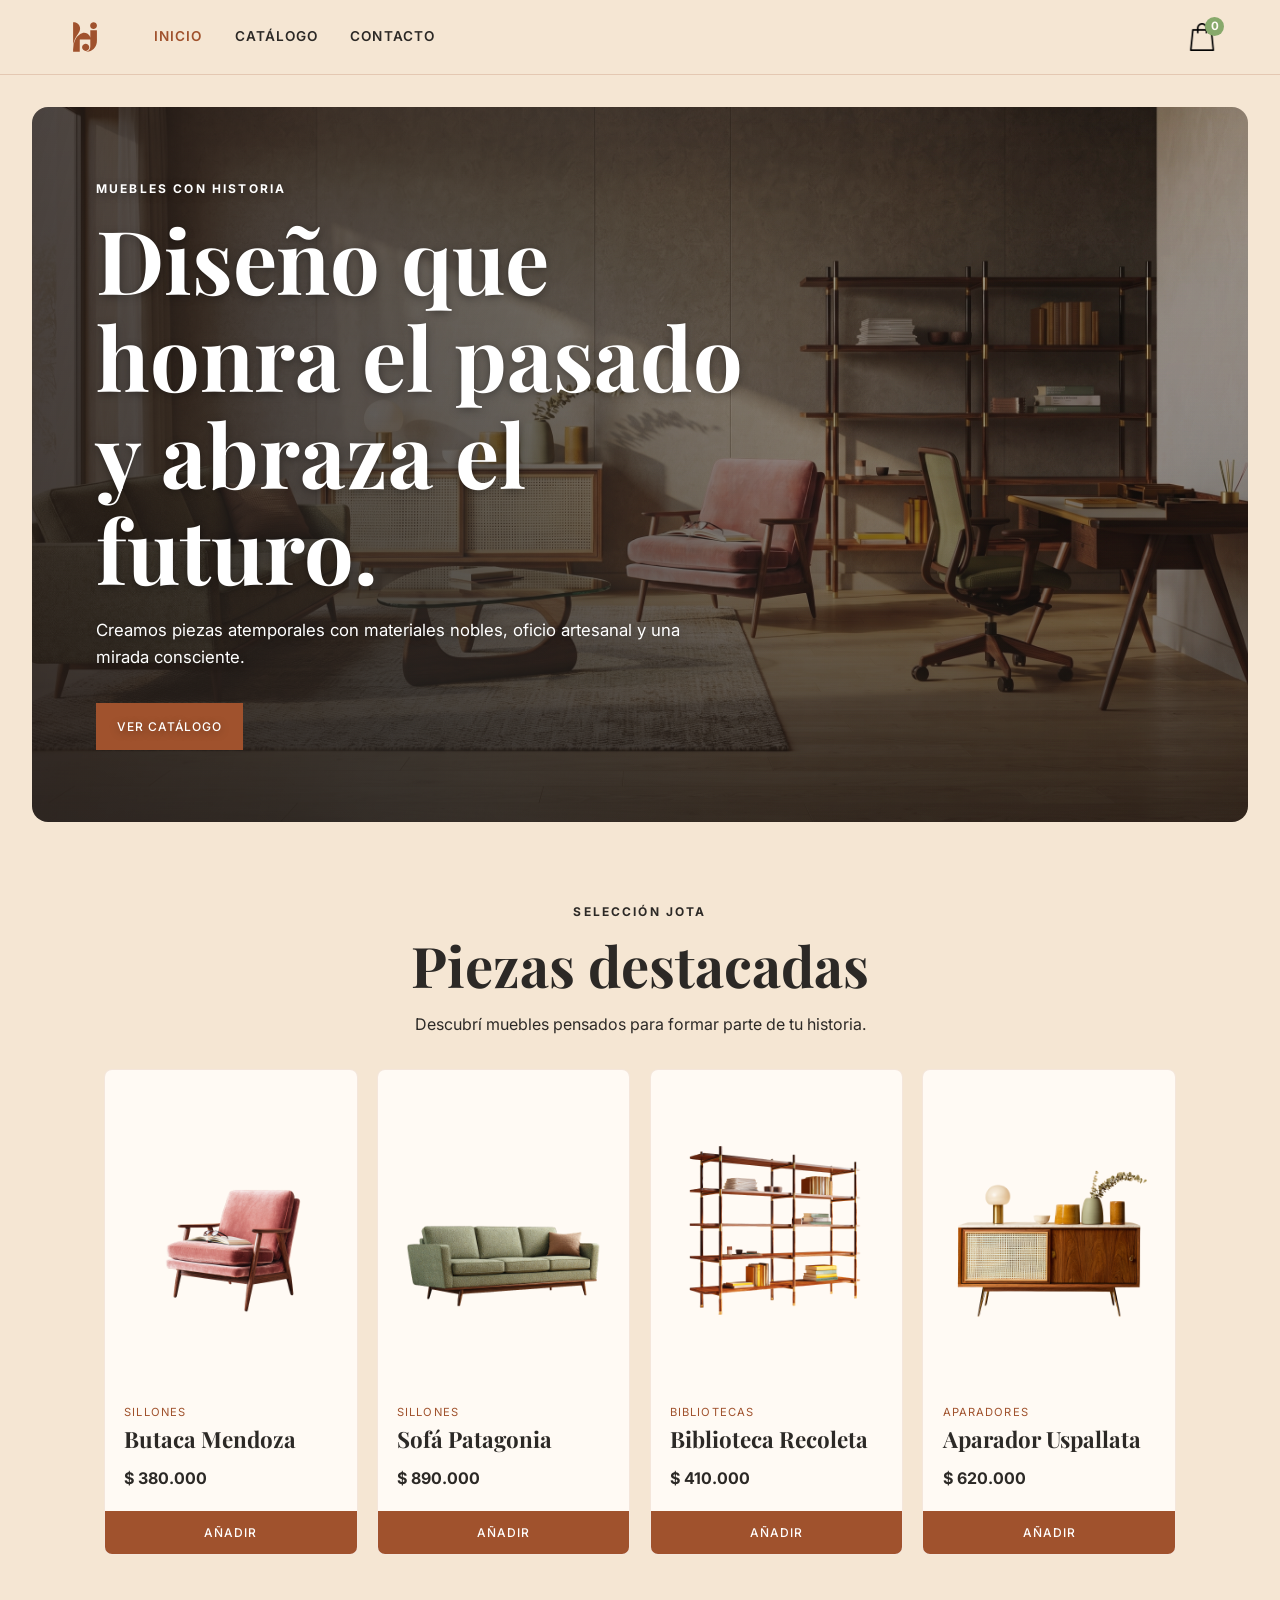
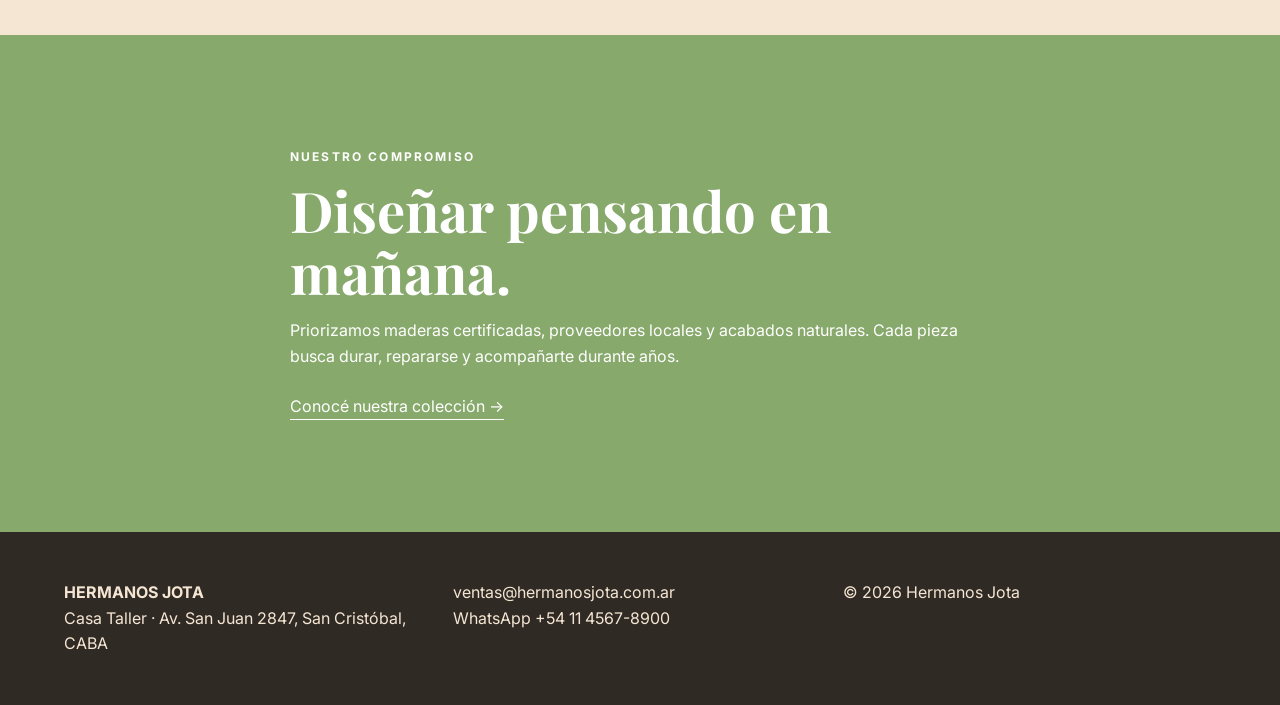
==== commit 7ecf95ea: "Add files via upload" ====
--- a/index.html
+++ b/index.html
@@ -23,7 +23,7 @@
       </nav>
     </div>
     <div class="header-right">
-      <a class="cart-link" href="productos.html" aria-label="Ver carrito de compras">
+      <a class="cart-link" href="carrito.html" aria-label="Ver carrito de compras">
         <img src="img/logo-compras.png" alt="Carrito de compras" class="cart-icon">
         <span id="cart-count" class="cart-badge">0</span>
       </a>
@@ -63,50 +63,15 @@
   </main>
 
   <footer class="footer">
-    <div class="footer-container">
-      <div class="footer-brand">
-        <img src="img/logo.svg" alt="Hermanos Jota" class="footer-logo-img">
-        <strong class="footer-title">HERMANOS JOTA</strong>
-        <p class="footer-text">Casa Taller: Av. San Juan 2847<br>San Cristóbal, CABA</p>
-      </div>
-
-      <div class="footer-contact">
-        <h3 class="footer-heading">Contacto</h3>
-        <ul class="footer-links">
-          <li>
-            <a href="mailto:ventas@hermanosjota.com.ar" class="footer-link">
-              <svg class="footer-icon" viewBox="0 0 24 24" aria-hidden="true">
-                <path
-                  d="M20 4H4c-1.1 0-2 .9-2 2v12c0 1.1.9 2 2 2h16c1.1 0 2-.9 2-2V6c0-1.1-.9-2-2-2zm0 4l-8 5-8-5V6l8 5 8-5v2z" />
-              </svg>
-              ventas@hermanosjota.com.ar
-            </a>
-          </li>
-          <li>
-            <a href="https://wa.me/541145678900" target="_blank" rel="noopener noreferrer" class="footer-link">
-              <svg class="footer-icon" viewBox="0 0 24 24" aria-hidden="true">
-                <path
-                  d="M12.04 2c-5.46 0-9.91 4.45-9.91 9.91 0 1.75.46 3.45 1.32 4.95L2.05 22l5.25-1.38c1.45.79 3.08 1.21 4.74 1.21 5.46 0 9.91-4.45 9.91-9.91 0-2.65-1.03-5.14-2.9-7.01A9.816 9.816 0 0 0 12.04 2zm5.79 14.07c-.24.68-1.4 1.25-1.92 1.32-.48.06-1.1.09-3.56-.89-3.14-1.25-5.17-4.43-5.33-4.64-.16-.21-1.27-1.69-1.27-3.23 0-1.53.8-2.29 1.09-2.6.29-.31.63-.39.84-.39.21 0 .43 0 .61.01.2.01.46-.07.72.55.26.62.89 2.16.97 2.32.08.16.13.35.03.56-.11.21-.16.34-.32.52-.16.19-.34.42-.48.56-.16.16-.33.34-.14.66.19.32.84 1.38 1.8 2.24 1.24 1.1 2.28 1.45 2.61 1.61.32.16.51.14.7-.08.19-.22.82-.95 1.04-1.28.22-.32.44-.27.73-.16.29.11 1.84.87 2.16 1.03.32.16.53.24.61.37.08.14.08.79-.16 1.47z" />
-              </svg>
-              WhatsApp +54 11 4567-8900
-            </a>
-          </li>
-          <li>
-            <span class="footer-link-static">
-              <svg class="footer-icon" viewBox="0 0 24 24" aria-hidden="true">
-                <path
-                  d="M12 2.163c3.204 0 3.584.012 4.85.07 3.252.148 4.771 1.691 4.919 4.919.058 1.265.069 1.645.069 4.849 0 3.205-.012 3.584-.069 4.849-.149 3.225-1.664 4.771-4.919 4.919-1.266.058-1.644.07-4.85.07-3.204 0-3.584-.012-4.849-.07-3.26-.149-4.771-1.699-4.919-4.92-.058-1.265-.07-1.644-.07-4.849 0-3.204.013-3.583.07-4.849.149-3.227 1.664-4.771 4.919-4.919 1.266-.057 1.645-.069 4.849-.069zm0-2.163c-3.259 0-3.667.014-4.947.072-4.358.2-6.78 2.618-6.98 6.98-.059 1.281-.073 1.689-.073 4.948 0 3.259.014 3.668.072 4.948.2 4.358 2.618 6.78 6.98 6.98 1.281.058 1.689.072 4.948.072 3.259 0 3.668-.014 4.948-.072 4.354-.2 6.782-2.618 6.979-6.98.059-1.28.073-1.689.073-4.948 0-3.259-.014-3.667-.072-4.947-.196-4.354-2.617-6.78-6.979-6.98-1.281-.059-1.69-.073-4.949-.073zm0 5.838c-3.403 0-6.162 2.759-6.162 6.162s2.759 6.163 6.162 6.163 6.162-2.759 6.162-6.163c0-3.403-2.759-6.162-6.162-6.162zm0 10.162c-2.209 0-4-1.79-4-4 0-2.209 1.791-4 4-4s4 1.791 4 4c0 2.21-1.791 4-4 4zm6.406-11.845c-.796 0-1.441.645-1.441 1.44s.645 1.44 1.441 1.44c.795 0 1.439-.645 1.439-1.44s-.644-1.44-1.439-1.44z" />
-              </svg>
-              @hermanosjota_ba
-            </span>
-          </li>
-        </ul>
-      </div>
+    <div>
+      <strong>HERMANOS JOTA</strong>
+      <p>Casa Taller · Av. San Juan 2847, San Cristóbal, CABA</p>
     </div>
-
-    <div class="footer-bottom">
-      <p>© 2026 Hermanos Jota. Todos los derechos reservados.</p>
+    <div>
+      <p>ventas@hermanosjota.com.ar</p>
+      <p>WhatsApp +54 11 4567-8900</p>
     </div>
+    <p>© 2026 Hermanos Jota</p>
   </footer>
 
   <script src="js/productos.js"></script>
--- a/css/style.css
+++ b/css/style.css
@@ -182,8 +182,10 @@
 }
 
 .btn-small {
-  margin: 0 1rem 1rem;
-  padding: .75rem 1rem;
+  margin: 0;
+  padding: .9rem 1rem;
+  text-align: center;
+  width: 100%;
 }
 
 .section {
@@ -206,47 +208,23 @@
 .product-grid {
   display: grid;
   gap: 1.2rem;
-  grid-template-columns: repeat(auto-fill, minmax(220px, 1fr));
-}
-
-#featured-products {
   grid-template-columns: repeat(auto-fit, minmax(220px, 1fr));
-}
-
-.catalog-status {
-  grid-column: 1 / -1;
-  padding: 3rem 1.5rem;
-  text-align: center;
-  font-size: 1.1rem;
-}
-
-.catalog-loading {
-  color: var(--texto);
-  opacity: .75;
-  font-style: italic;
-}
-
-.catalog-error {
-  background: var(--blanco);
-  border: 1px solid rgba(196, 122, 109, .4);
-  border-radius: 8px;
-  color: var(--rosa);
-  margin: 1rem 0;
-}
-
-.catalog-error p {
-  margin-bottom: 1rem;
 }
 
 .product-card {
   background: var(--blanco);
   border: 1px solid rgba(160, 82, 45, .12);
   border-radius: 8px;
+  display: flex;
+  flex-direction: column;
+  height: 100%;
   overflow: hidden;
 }
 
 .product-card a {
-  display: block;
+  display: flex;
+  flex: 1;
+  flex-direction: column;
 }
 
 .product-image {
@@ -277,6 +255,7 @@
 }
 
 .product-info {
+  flex: 1;
   padding: 1.2rem;
 }
 
@@ -313,111 +292,14 @@
   border-bottom: 1px solid currentColor;
   display: inline-block;
   margin-top: 1.5rem;
-  transition: color .2s ease, transform .2s ease, opacity .2s ease;
-}
-
-.text-link:hover {
+}
+
+.footer {
+  background: #302a25;
   color: var(--alabastro);
-  opacity: .95;
-  transform: translateX(4px);
-}
-
-.footer {
-  background: #241e1b;
-  color: var(--alabastro);
-  padding: 4rem 1.5rem 2rem;
-}
-
-.footer-container {
-  display: flex;
-  flex-direction: column;
-  gap: 1.8rem;
-  /* tighter spacing */
-  margin: 0 auto;
-  max-width: 1200px;
-  align-items: center;
-  /* center child divs */
-}
-
-.footer-brand {
-  display: flex;
-  flex-direction: column;
-  align-items: flex-start;
-  gap: 0.6rem;
-}
-
-.footer-logo-img {
-  display: block;
-  height: 44px;
-  width: auto;
-  filter: brightness(0) invert(94%) sepia(12%) saturate(452%) hue-rotate(346deg) brightness(102%) contrast(92%);
-}
-
-.footer-title {
-  color: var(--alabastro);
-  font-size: 0.95rem;
-  font-weight: 700;
-  letter-spacing: 0.08em;
-  text-transform: uppercase;
-}
-
-.footer-text {
-  color: rgba(245, 230, 211, 0.82);
-  font-size: 0.9rem;
-  line-height: 1.5;
-}
-
-.footer-contact {
-  display: flex;
-  flex-direction: column;
-  gap: 0.8rem;
-}
-
-.footer-heading {
-  color: var(--alabastro);
-  font-family: "Playfair Display", Georgia, serif;
-  font-size: 1.35rem;
-  font-weight: 400;
-  margin-bottom: 0.2rem;
-}
-
-.footer-links {
-  display: flex;
-  flex-direction: column;
-  gap: 0.75rem;
-  list-style: none;
-}
-
-.footer-link,
-.footer-link-static {
-  align-items: center;
-  color: rgba(245, 230, 211, 0.88);
-  display: inline-flex;
-  font-size: 0.9rem;
-  gap: 0.65rem;
-  transition: color 0.2s ease, transform 0.2s ease;
-}
-
-.footer-link:hover {
-  color: var(--oro);
-  transform: translateX(3px);
-}
-
-.footer-icon {
-  fill: currentColor;
-  flex-shrink: 0;
-  height: 18px;
-  width: 18px;
-}
-
-.footer-bottom {
-  border-top: 1px solid rgba(245, 230, 211, 0.14);
-  color: rgba(245, 230, 211, 0.7);
-  font-size: 0.82rem;
-  margin: 3rem auto 0;
-  max-width: 1200px;
-  padding-top: 1.8rem;
-  text-align: center;
+  display: grid;
+  gap: 1rem;
+  padding: 2.5rem 1.2rem;
 }
 
 .page-header {
@@ -435,23 +317,6 @@
 .catalog-section {
   min-height: 60vh;
 }
-
-/* Catalog loading/error status */
-.catalog-status {
-  text-align: center;
-  font-size: 1.1rem;
-  margin: 2rem 0;
-  color: var(--texto);
-}
-
-.catalog-loading {
-  opacity: 0.85;
-}
-
-.catalog-error {
-  color: var(--rosa);
-}
-
 
 .search-label {
   display: block;
@@ -478,7 +343,11 @@
 
 .detail-image {
   aspect-ratio: 1 / 1;
+  background: var(--blanco);
+  border: 1px solid rgba(160, 82, 45, .12);
+  border-radius: 12px;
   overflow: hidden;
+  padding: 2rem;
 }
 
 .detail-content {
@@ -486,18 +355,56 @@
 }
 
 .detail-content h1 {
-  font-size: clamp(2.5rem, 7vw, 5rem);
-  margin-bottom: 1rem;
+  font-size: clamp(1.8rem, 3.2vw, 2.6rem);
+  margin-bottom: .6rem;
+}
+
+.detail-description {
+  color: var(--texto);
+  font-size: .95rem;
+  line-height: 1.6;
 }
 
 .detail-price {
   color: var(--siena);
-  font-size: 1.4rem;
-  margin-bottom: 1.5rem;
+  font-size: 1.15rem;
+  font-weight: 700;
+  margin-bottom: 1.2rem;
 }
 
 .detail-content h3 {
-  margin: 2rem 0 .5rem;
+  margin: 1.5rem 0 .4rem;
+}
+
+.specs-table {
+  margin-top: 1.5rem;
+}
+
+.specs-row {
+  border-bottom: 1px solid rgba(44, 41, 38, .12);
+  display: grid;
+  gap: .3rem 1.2rem;
+  grid-template-columns: 115px 1fr;
+  padding: .7rem 0;
+}
+
+.specs-row dt {
+  color: var(--siena);
+  font-size: .68rem;
+  font-weight: 700;
+  letter-spacing: .06em;
+  text-transform: uppercase;
+}
+
+.specs-row dd {
+  color: var(--texto);
+  font-size: .88rem;
+  margin: 0;
+}
+
+#add-detail {
+  margin-top: 2rem;
+  padding: 1.1rem 2rem;
 }
 
 .contact-section {
@@ -540,6 +447,146 @@
   margin-top: .8rem;
 }
 
+.cart-section {
+  display: grid;
+  gap: 2rem;
+  margin: auto;
+  max-width: 1200px;
+  padding: 3rem 1.2rem;
+}
+
+.cart-list {
+  display: flex;
+  flex-direction: column;
+  gap: 1rem;
+}
+
+.cart-empty {
+  background: var(--blanco);
+  padding: 3rem 1.5rem;
+  text-align: center;
+}
+
+.cart-empty .text-link {
+  margin-top: .8rem;
+}
+
+.cart-item {
+  align-items: center;
+  background: var(--blanco);
+  border: 1px solid rgba(160, 82, 45, .12);
+  border-radius: 8px;
+  display: grid;
+  gap: .8rem 1rem;
+  grid-template-columns: 70px 1fr;
+  padding: 1rem;
+}
+
+.cart-item-image {
+  aspect-ratio: 1 / 1;
+  overflow: hidden;
+}
+
+.cart-item-image img {
+  height: 100%;
+  object-fit: contain;
+  width: 100%;
+}
+
+.cart-item-info h3 {
+  font-family: "Playfair Display", Georgia, serif;
+  font-size: 1.1rem;
+}
+
+.cart-item-qty {
+  align-items: center;
+  display: flex;
+  gap: .8rem;
+  grid-column: 1 / -1;
+}
+
+.qty-btn {
+  background: var(--alabastro);
+  border: 1px solid rgba(160, 82, 45, .3);
+  color: var(--texto);
+  cursor: pointer;
+  font: 700 1rem "Inter", sans-serif;
+  height: 30px;
+  transition: transform .2s, opacity .2s;
+  width: 30px;
+}
+
+.qty-btn:hover {
+  background: var(--siena);
+  color: var(--blanco);
+}
+
+.cart-item-subtotal {
+  font-weight: 700;
+  grid-column: 1 / -1;
+}
+
+.cart-item-remove {
+  background: none;
+  border: 0;
+  color: var(--rosa);
+  cursor: pointer;
+  font-size: .75rem;
+  grid-column: 1 / -1;
+  justify-self: start;
+  letter-spacing: .05em;
+  text-decoration: underline;
+  text-transform: uppercase;
+}
+
+.cart-summary {
+  align-self: start;
+  background: var(--blanco);
+  padding: 1.5rem;
+}
+
+.cart-summary h2 {
+  font-family: "Playfair Display", Georgia, serif;
+  font-size: 1.6rem;
+  margin-bottom: 1rem;
+}
+
+.cart-summary-row,
+.cart-summary-total {
+  display: flex;
+  justify-content: space-between;
+  margin-bottom: .8rem;
+}
+
+.cart-summary-total {
+  border-top: 1px solid rgba(44, 41, 38, .15);
+  font-size: 1.2rem;
+  font-weight: 700;
+  padding-top: .8rem;
+}
+
+.btn-outline {
+  background: transparent;
+  border: 1px solid var(--siena);
+  color: var(--siena);
+  cursor: pointer;
+  font: 500 .75rem "Inter", sans-serif;
+  letter-spacing: .08em;
+  padding: 1rem 1.3rem;
+  transition: transform .2s, opacity .2s;
+  width: 100%;
+}
+
+.btn-outline:hover {
+  background: var(--siena);
+  color: var(--blanco);
+}
+
+.btn-outline:disabled {
+  cursor: not-allowed;
+  opacity: .4;
+}
+
 @media (min-width: 768px) {
   .header {
     padding: 1rem 4rem;
@@ -573,14 +620,8 @@
   }
 
   .footer {
-    padding: 5rem 4rem 2.5rem;
-  }
-
-  .footer-container {
-    flex-direction: row;
-    justify-content: center;
-    align-items: center;
-    gap: 5rem;
+    grid-template-columns: repeat(3, 1fr);
+    padding: 3rem 4rem;
   }
 
   .product-detail {
@@ -592,4 +633,20 @@
   .contact-section {
     grid-template-columns: 1.3fr .7fr;
   }
+
+  .cart-section {
+    grid-template-columns: 2fr 1fr;
+    padding-left: 4rem;
+    padding-right: 4rem;
+  }
+
+  .cart-item {
+    grid-template-columns: 90px 2fr 1fr 1fr auto;
+  }
+
+  .cart-item-qty,
+  .cart-item-subtotal,
+  .cart-item-remove {
+    grid-column: auto;
+  }
 }
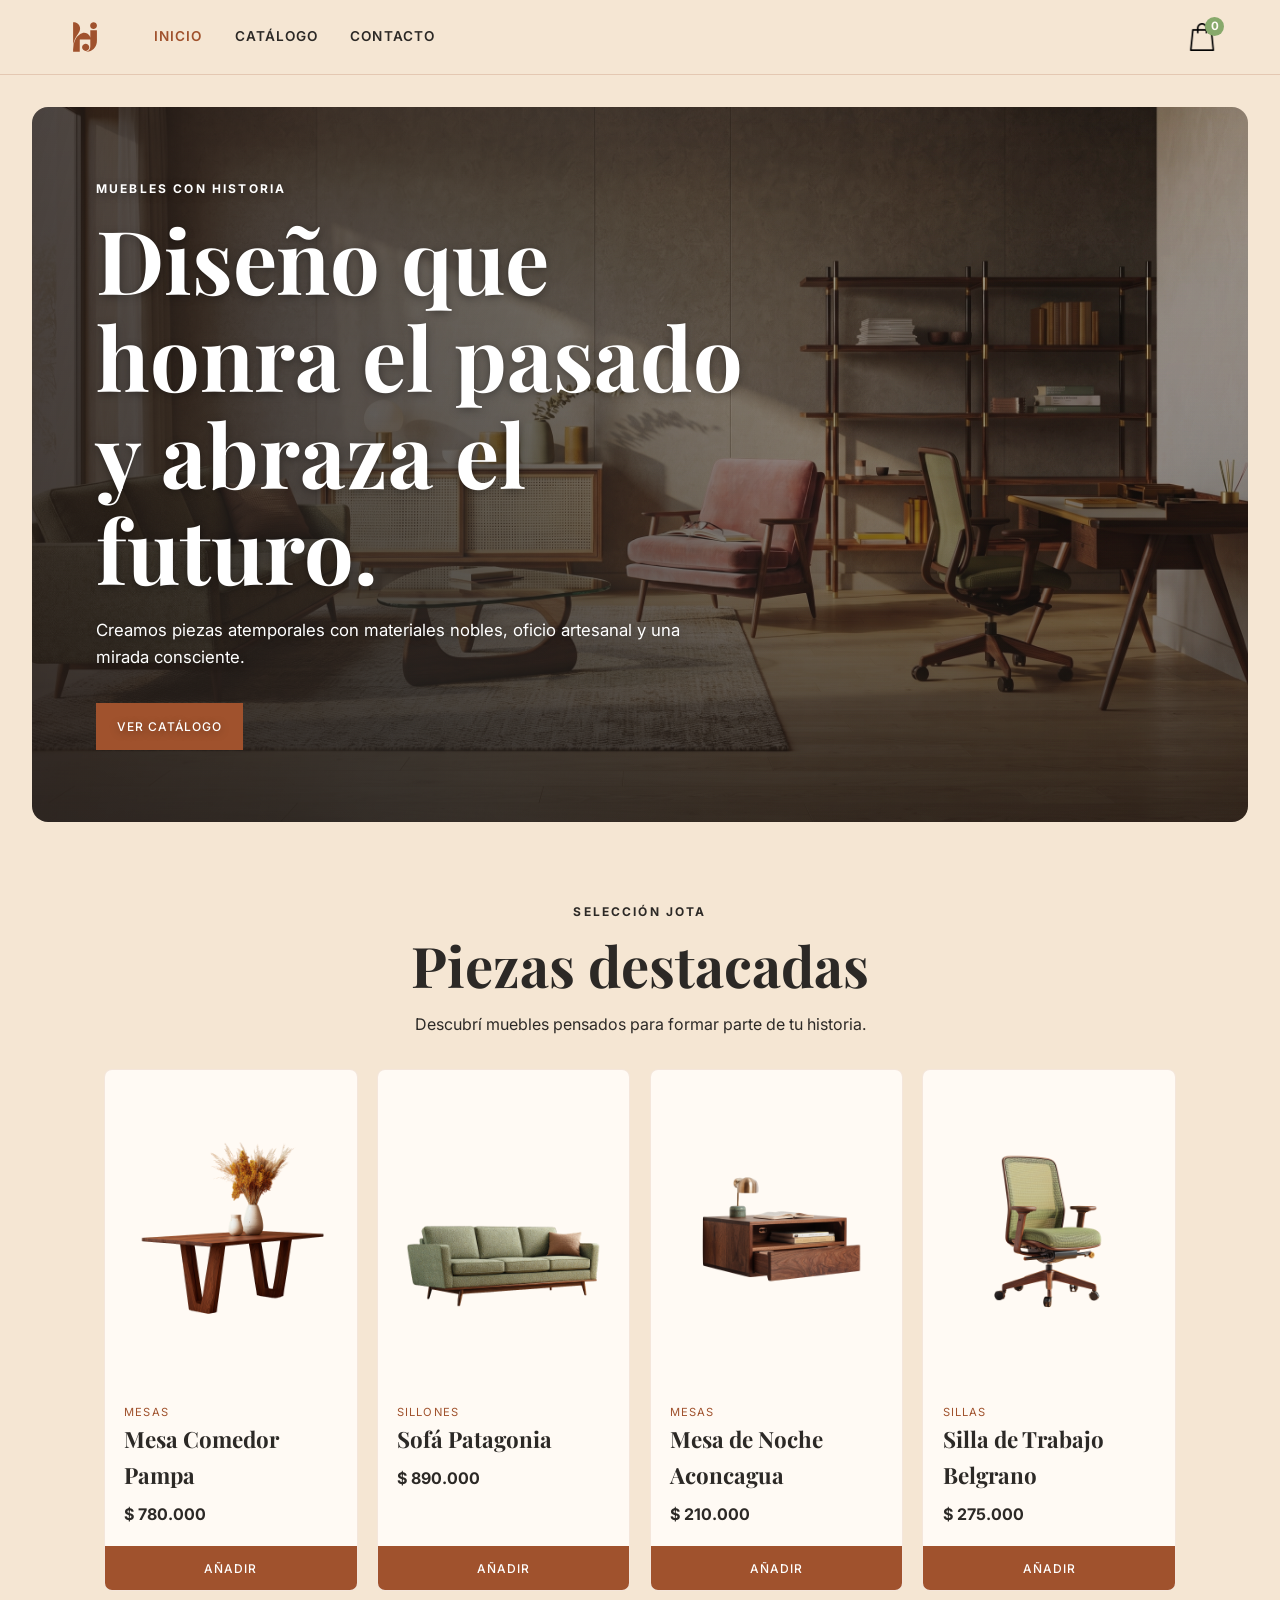
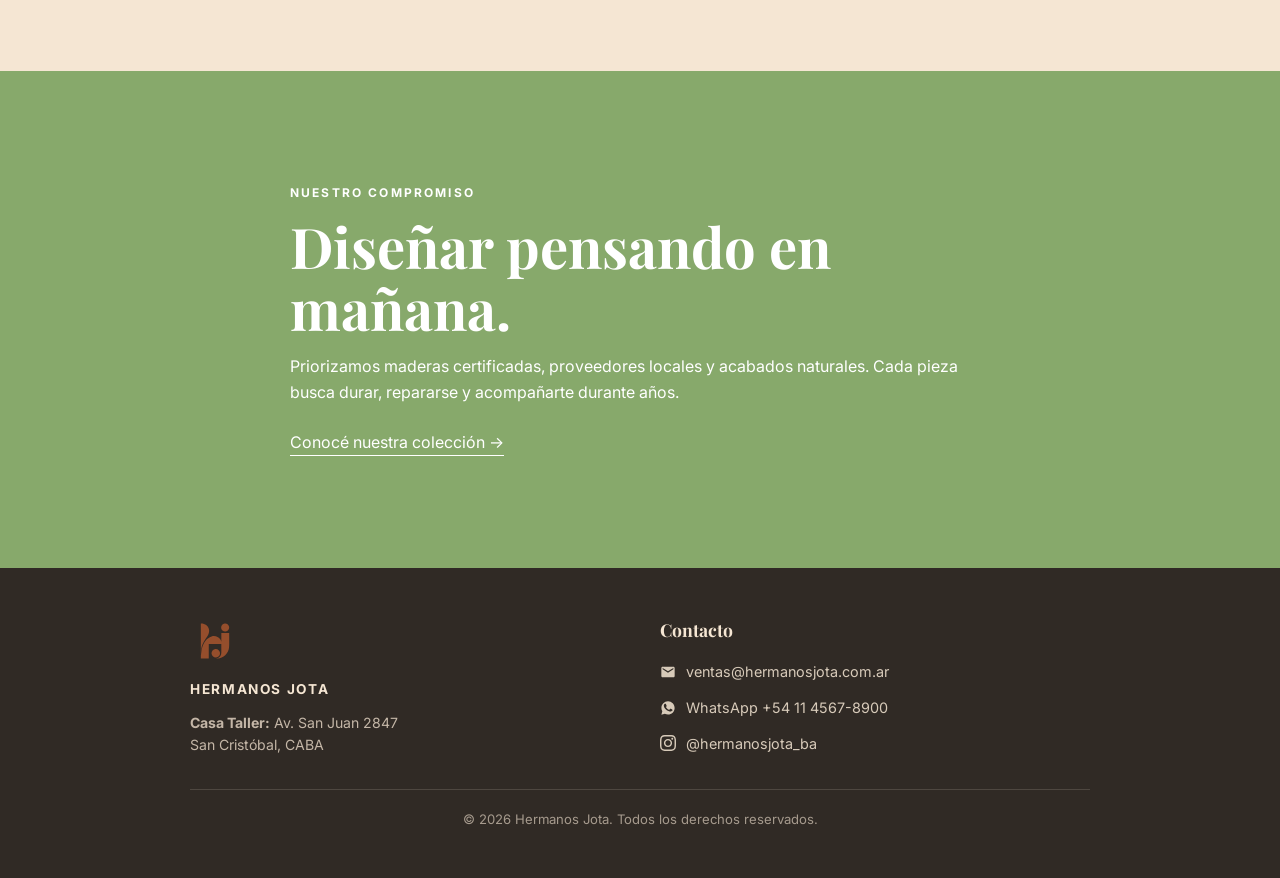
==== commit cc85c1d7: "Corrige errores" ====
--- a/index.html
+++ b/index.html
@@ -1,4 +1,4 @@
-<!DOCTYPE html>
+﻿<!DOCTYPE html>
 <html lang="es">
 
 <head>
@@ -63,15 +63,49 @@
   </main>
 
   <footer class="footer">
-    <div>
-      <strong>HERMANOS JOTA</strong>
-      <p>Casa Taller · Av. San Juan 2847, San Cristóbal, CABA</p>
+    <div class="footer-container">
+      <div class="footer-brand">
+        <img src="img/logo.svg" alt="Hermanos Jota" class="footer-logo-img">
+        <strong class="footer-title">HERMANOS JOTA</strong>
+        <p class="footer-text"><strong>Casa Taller:</strong> Av. San Juan 2847<br>San Cristóbal, CABA</p>
+      </div>
+
+      <div class="footer-contact">
+        <h3 class="footer-heading">Contacto</h3>
+        <ul class="footer-links">
+          <li>
+            <a href="mailto:ventas@hermanosjota.com.ar" class="footer-link">
+              <svg class="footer-icon" viewBox="0 0 24 24" aria-hidden="true">
+                <path
+                  d="M20 4H4c-1.1 0-2 .9-2 2v12c0 1.1.9 2 2 2h16c1.1 0 2-.9 2-2V6c0-1.1-.9-2-2-2zm0 4l-8 5-8-5V6l8 5 8-5v2z" />
+              </svg>
+              ventas@hermanosjota.com.ar
+            </a>
+          </li>
+          <li>
+            <a href="https://wa.me/541145678900" target="_blank" rel="noopener noreferrer" class="footer-link">
+              <svg class="footer-icon" viewBox="0 0 24 24" aria-hidden="true">
+                <path
+                  d="M12.04 2c-5.46 0-9.91 4.45-9.91 9.91 0 1.75.46 3.45 1.32 4.95L2.05 22l5.25-1.38c1.45.79 3.08 1.21 4.74 1.21 5.46 0 9.91-4.45 9.91-9.91 0-2.65-1.03-5.14-2.9-7.01A9.816 9.816 0 0 0 12.04 2zm5.79 14.07c-.24.68-1.4 1.25-1.92 1.32-.48.06-1.1.09-3.56-.89-3.14-1.25-5.17-4.43-5.33-4.64-.16-.21-1.27-1.69-1.27-3.23 0-1.53.8-2.29 1.09-2.6.29-.31.63-.39.84-.39.21 0 .43 0 .61.01.2.01.46-.07.72.55.26.62.89 2.16.97 2.32.08.16.13.35.03.56-.11.21-.16.34-.32.52-.16.19-.34.42-.48.56-.16.16-.33.34-.14.66.19.32.84 1.38 1.8 2.24 1.24 1.1 2.28 1.45 2.61 1.61.32.16.51.14.7-.08.19-.22.82-.95 1.04-1.28.22-.32.44-.27.73-.16.29.11 1.84.87 2.16 1.03.32.16.53.24.61.37.08.14.08.79-.16 1.47z" />
+              </svg>
+              WhatsApp +54 11 4567-8900
+            </a>
+          </li>
+          <li>
+            <span class="footer-link-static">
+              <svg class="footer-icon" viewBox="0 0 24 24" aria-hidden="true">
+                <path
+                  d="M12 2.163c3.204 0 3.584.012 4.85.07 3.252.148 4.771 1.691 4.919 4.919.058 1.265.069 1.645.069 4.849 0 3.205-.012 3.584-.069 4.849-.149 3.225-1.664 4.771-4.919 4.919-1.266.058-1.644.07-4.85.07-3.204 0-3.584-.012-4.849-.07-3.26-.149-4.771-1.699-4.919-4.92-.058-1.265-.07-1.644-.07-4.849 0-3.204.013-3.583.07-4.849.149-3.227 1.664-4.771 4.919-4.919 1.266-.057 1.645-.069 4.849-.069zm0-2.163c-3.259 0-3.667.014-4.947.072-4.358.2-6.78 2.618-6.98 6.98-.059 1.281-.073 1.689-.073 4.948 0 3.259.014 3.668.072 4.948.2 4.358 2.618 6.78 6.98 6.98 1.281.058 1.689.072 4.948.072 3.259 0 3.668-.014 4.948-.072 4.354-.2 6.782-2.618 6.979-6.98.059-1.28.073-1.689.073-4.948 0-3.259-.014-3.667-.072-4.947-.196-4.354-2.617-6.78-6.979-6.98-1.281-.059-1.69-.073-4.949-.073zm0 5.838c-3.403 0-6.162 2.759-6.162 6.162s2.759 6.163 6.162 6.163 6.162-2.759 6.162-6.163c0-3.403-2.759-6.162-6.162-6.162zm0 10.162c-2.209 0-4-1.79-4-4 0-2.209 1.791-4 4-4s4 1.791 4 4c0 2.21-1.791 4-4 4zm6.406-11.845c-.796 0-1.441.645-1.441 1.44s.645 1.44 1.441 1.44c.795 0 1.439-.645 1.439-1.44s-.644-1.44-1.439-1.44z" />
+              </svg>
+              @hermanosjota_ba
+            </span>
+          </li>
+        </ul>
+      </div>
     </div>
-    <div>
-      <p>ventas@hermanosjota.com.ar</p>
-      <p>WhatsApp +54 11 4567-8900</p>
+    <div class="footer-bottom">
+      <p>© 2026 Hermanos Jota. Todos los derechos reservados.</p>
     </div>
-    <p>© 2026 Hermanos Jota</p>
   </footer>
 
   <script src="js/productos.js"></script>
--- a/css/style.css
+++ b/css/style.css
@@ -208,7 +208,7 @@
 .product-grid {
   display: grid;
   gap: 1.2rem;
-  grid-template-columns: repeat(auto-fit, minmax(220px, 1fr));
+  grid-template-columns: repeat(auto-fill, minmax(220px, 1fr));
 }
 
 .product-card {
@@ -297,9 +297,112 @@
 .footer {
   background: #302a25;
   color: var(--alabastro);
+  padding: 3rem 1.2rem 1.5rem;
+}
+
+/* Footer detailed styles */
+.footer-container {
   display: grid;
-  gap: 1rem;
-  padding: 2.5rem 1.2rem;
+  gap: 2.5rem;
+  grid-template-columns: 1fr;
+  max-width: 900px;
+  margin: 0 auto;
+}
+
+@media (min-width: 768px) {
+  .footer-container {
+    grid-template-columns: 1fr 1fr;
+    align-items: start;
+  }
+}
+
+.footer-brand,
+.footer-contact {
+  display: flex;
+  flex-direction: column;
+}
+
+.footer-logo-img {
+  max-width: 50px;
+  margin-bottom: 0.8rem;
+  opacity: 0.9;
+}
+
+.footer-title {
+  font-family: "Inter", sans-serif;
+  font-size: 0.85rem;
+  font-weight: 700;
+  letter-spacing: 0.12em;
+  color: var(--alabastro);
+  text-transform: uppercase;
+  margin-bottom: 0.7rem;
+}
+
+.footer-text {
+  margin: 0;
+  line-height: 1.6;
+  font-size: 0.88rem;
+  color: rgba(245, 230, 211, 0.75);
+}
+
+.footer-heading {
+  font-family: "Playfair Display", Georgia, serif;
+  font-size: 1.1rem;
+  font-weight: 700;
+  color: var(--alabastro);
+  margin-bottom: 1rem;
+}
+
+.footer-links {
+  list-style: none;
+  padding: 0;
+  margin: 0;
+  display: flex;
+  flex-direction: column;
+  gap: 0.8rem;
+}
+
+.footer-link {
+  color: rgba(245, 230, 211, 0.85);
+  text-decoration: none;
+  display: flex;
+  align-items: center;
+  gap: 0.6rem;
+  font-size: 0.9rem;
+  transition: color 0.2s;
+}
+
+.footer-link:hover {
+  color: var(--alabastro);
+}
+
+.footer-icon {
+  width: 1rem;
+  height: 1rem;
+  fill: currentColor;
+  flex-shrink: 0;
+}
+
+.footer-link-static {
+  color: rgba(245, 230, 211, 0.85);
+  display: flex;
+  align-items: center;
+  gap: 0.6rem;
+  font-size: 0.9rem;
+}
+
+.footer-bottom {
+  max-width: 900px;
+  margin: 2rem auto 0;
+  padding-top: 1.2rem;
+  border-top: 1px solid rgba(245, 230, 211, 0.15);
+  text-align: center;
+  font-size: 0.82rem;
+  color: rgba(245, 230, 211, 0.6);
+}
+
+.footer-bottom p {
+  margin: 0;
 }
 
 .page-header {
